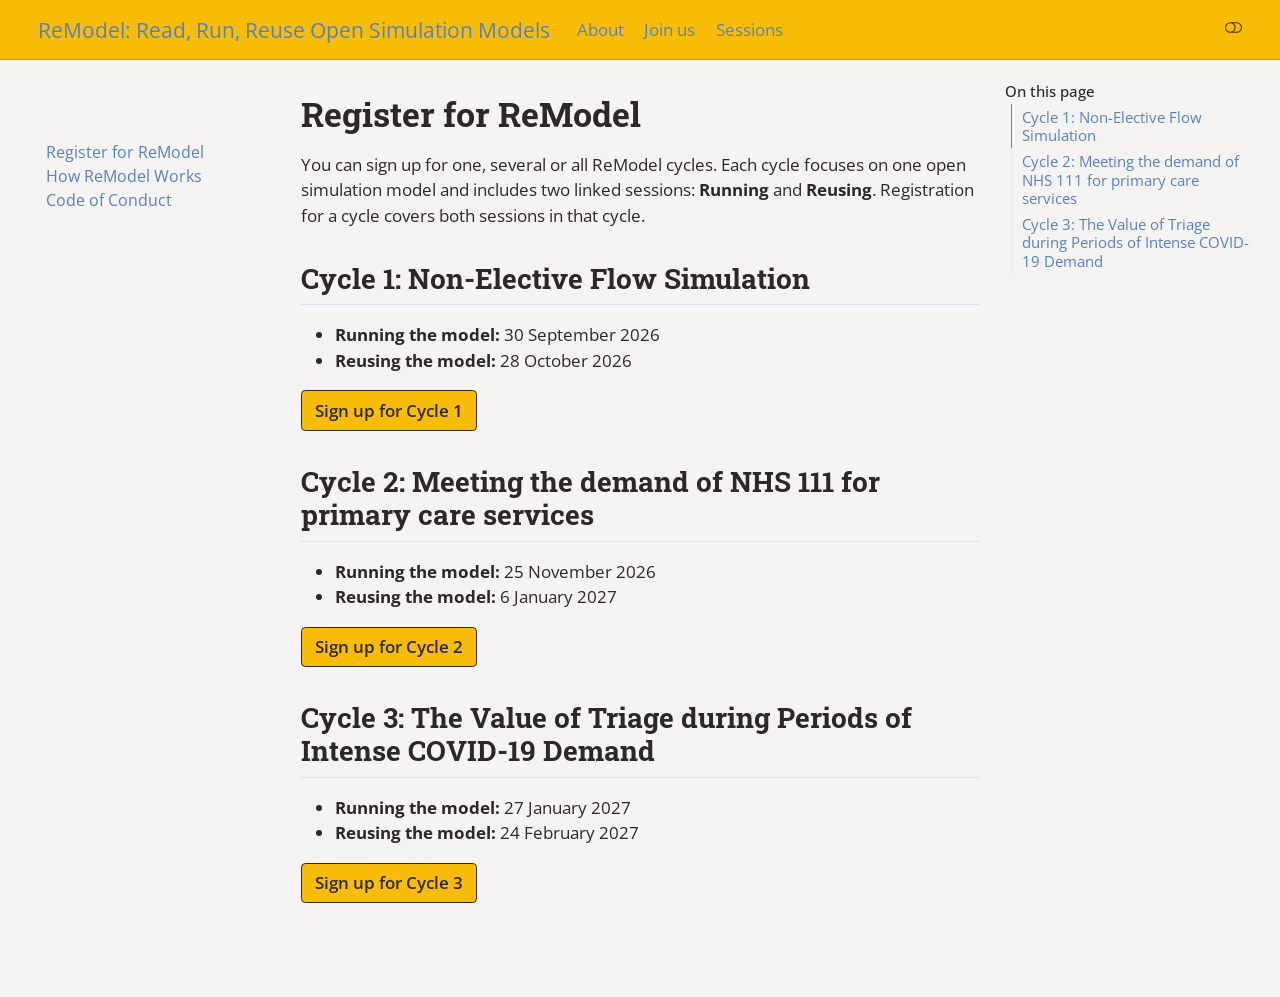
==== join-us/index.html @ fd4da8b1 "Deploying to gh-pages from @ The-Strategy-Unit/ReModel-docs@7ecc71906bfcbe5e092ef65b263482a30b7955f5" ====
<!DOCTYPE html>
<html xmlns="http://www.w3.org/1999/xhtml" lang="en" xml:lang="en"><head>

<meta charset="utf-8">
<meta name="generator" content="quarto-1.9.38">

<meta name="viewport" content="width=device-width, initial-scale=1.0, user-scalable=yes">


<title>Register for ReModel – ReModel: Read, Run, Reuse Open Simulation Models</title>
<style>
/* Default styles provided by pandoc.
** See https://pandoc.org/MANUAL.html#variables-for-html for config info.
*/
code{white-space: pre-wrap;}
span.smallcaps{font-variant: small-caps;}
div.columns{display: flex; gap: min(4vw, 1.5em);}
div.column{flex: auto; overflow-x: auto;}
div.hanging-indent{margin-left: 1.5em; text-indent: -1.5em;}
ul.task-list{list-style: none;}
ul.task-list li input[type="checkbox"] {
  width: 0.8em;
  margin: 0 0.8em 0.2em -1em; /* quarto-specific, see https://github.com/quarto-dev/quarto-cli/issues/4556 */ 
  vertical-align: middle;
}
</style>


<script src="../site_libs/quarto-nav/quarto-nav.js"></script>
<script src="../site_libs/quarto-nav/headroom.min.js"></script>
<script src="../site_libs/clipboard/clipboard.min.js"></script>
<script src="../site_libs/quarto-search/autocomplete.umd.js"></script>
<script src="../site_libs/quarto-search/fuse.min.js"></script>
<script src="../site_libs/quarto-search/quarto-search.js"></script>
<meta name="quarto:offset" content="../">
<link href="../images/logo_black_favicon.png" rel="icon" type="image/png">
<script src="../site_libs/quarto-html/quarto.js" type="module"></script>
<script src="../site_libs/quarto-html/tabsets/tabsets.js" type="module"></script>
<script src="../site_libs/quarto-html/popper.min.js"></script>
<script src="../site_libs/quarto-html/tippy.umd.min.js"></script>
<script src="../site_libs/quarto-html/anchor.min.js"></script>
<link href="../site_libs/quarto-html/tippy.css" rel="stylesheet">
<link href="../site_libs/quarto-html/quarto-syntax-highlighting-15634bcf2e68342d4ad2dfa704d543f6.css" rel="stylesheet" class="quarto-color-scheme" id="quarto-text-highlighting-styles">
<link href="../site_libs/quarto-html/quarto-syntax-highlighting-dark-0a6b7249c26820e032cb0bd839ff02b1.css" rel="stylesheet" class="quarto-color-scheme quarto-color-alternate" id="quarto-text-highlighting-styles">
<link href="../site_libs/quarto-html/quarto-syntax-highlighting-15634bcf2e68342d4ad2dfa704d543f6.css" rel="stylesheet" class="quarto-color-scheme-extra" id="quarto-text-highlighting-styles">
<script src="../site_libs/bootstrap/bootstrap.min.js"></script>
<link href="../site_libs/bootstrap/bootstrap-icons.css" rel="stylesheet">
<link href="../site_libs/bootstrap/bootstrap-93b77a0fa887f0ac426e36b668c902ff.min.css" rel="stylesheet" append-hash="true" class="quarto-color-scheme" id="quarto-bootstrap" data-mode="light">
<link href="../site_libs/bootstrap/bootstrap-dark-3ace969288f64bd00fb6a5426994f16d.min.css" rel="stylesheet" append-hash="true" class="quarto-color-scheme quarto-color-alternate" id="quarto-bootstrap" data-mode="light">
<link href="../site_libs/bootstrap/bootstrap-93b77a0fa887f0ac426e36b668c902ff.min.css" rel="stylesheet" append-hash="true" class="quarto-color-scheme-extra" id="quarto-bootstrap" data-mode="light">
<script id="quarto-search-options" type="application/json">{
  "location": "navbar",
  "copy-button": false,
  "collapse-after": 3,
  "panel-placement": "end",
  "type": "overlay",
  "limit": 50,
  "keyboard-shortcut": [
    "f",
    "/",
    "s"
  ],
  "show-item-context": false,
  "language": {
    "search-no-results-text": "No results",
    "search-matching-documents-text": "matching documents",
    "search-copy-link-title": "Copy link to search",
    "search-hide-matches-text": "Hide additional matches",
    "search-more-match-text": "more match in this document",
    "search-more-matches-text": "more matches in this document",
    "search-clear-button-title": "Clear",
    "search-text-placeholder": "",
    "search-detached-cancel-button-title": "Cancel",
    "search-submit-button-title": "Submit",
    "search-label": "Search"
  }
}</script>


<link rel="stylesheet" href="../_SUBrand.StyleSheet.css">
<link rel="stylesheet" href="../_listing.css">
</head>

<body class="nav-sidebar floating nav-fixed quarto-light"><script id="quarto-html-before-body" type="application/javascript">
    const toggleBodyColorMode = (bsSheetEl) => {
      const mode = bsSheetEl.getAttribute("data-mode");
      const bodyEl = window.document.querySelector("body");
      if (mode === "dark") {
        bodyEl.classList.add("quarto-dark");
        bodyEl.classList.remove("quarto-light");
      } else {
        bodyEl.classList.add("quarto-light");
        bodyEl.classList.remove("quarto-dark");
      }
    }
    const toggleBodyColorPrimary = () => {
      const bsSheetEl = window.document.querySelector("link#quarto-bootstrap:not([rel=disabled-stylesheet])");
      if (bsSheetEl) {
        toggleBodyColorMode(bsSheetEl);
      }
    }
    const setColorSchemeToggle = (alternate) => {
      const toggles = window.document.querySelectorAll('.quarto-color-scheme-toggle');
      for (let i=0; i < toggles.length; i++) {
        const toggle = toggles[i];
        if (toggle) {
          if (alternate) {
            toggle.classList.add("alternate");
          } else {
            toggle.classList.remove("alternate");
          }
        }
      }
    };
    const toggleColorMode = (alternate) => {
      // Switch the stylesheets
      const primaryStylesheets = window.document.querySelectorAll('link.quarto-color-scheme:not(.quarto-color-alternate)');
      const alternateStylesheets = window.document.querySelectorAll('link.quarto-color-scheme.quarto-color-alternate');
      manageTransitions('#quarto-margin-sidebar .nav-link', false);
      if (alternate) {
        // note: dark is layered on light, we don't disable primary!
        enableStylesheet(alternateStylesheets);
        for (const sheetNode of alternateStylesheets) {
          if (sheetNode.id === "quarto-bootstrap") {
            toggleBodyColorMode(sheetNode);
          }
        }
      } else {
        disableStylesheet(alternateStylesheets);
        enableStylesheet(primaryStylesheets)
        toggleBodyColorPrimary();
      }
      manageTransitions('#quarto-margin-sidebar .nav-link', true);
      // Switch the toggles
      setColorSchemeToggle(alternate)
      // Hack to workaround the fact that safari doesn't
      // properly recolor the scrollbar when toggling (#1455)
      if (navigator.userAgent.indexOf('Safari') > 0 && navigator.userAgent.indexOf('Chrome') == -1) {
        manageTransitions("body", false);
        window.scrollTo(0, 1);
        setTimeout(() => {
          window.scrollTo(0, 0);
          manageTransitions("body", true);
        }, 40);
      }
    }
    const disableStylesheet = (stylesheets) => {
      for (let i=0; i < stylesheets.length; i++) {
        const stylesheet = stylesheets[i];
        stylesheet.rel = 'disabled-stylesheet';
      }
    }
    const enableStylesheet = (stylesheets) => {
      for (let i=0; i < stylesheets.length; i++) {
        const stylesheet = stylesheets[i];
        if(stylesheet.rel !== 'stylesheet') { // for Chrome, which will still FOUC without this check
          stylesheet.rel = 'stylesheet';
        }
      }
    }
    const manageTransitions = (selector, allowTransitions) => {
      const els = window.document.querySelectorAll(selector);
      for (let i=0; i < els.length; i++) {
        const el = els[i];
        if (allowTransitions) {
          el.classList.remove('notransition');
        } else {
          el.classList.add('notransition');
        }
      }
    }
    const isFileUrl = () => {
      return window.location.protocol === 'file:';
    }
    const hasAlternateSentinel = () => {
      let styleSentinel = getColorSchemeSentinel();
      if (styleSentinel !== null) {
        return styleSentinel === "alternate";
      } else {
        return false;
      }
    }
    const setStyleSentinel = (alternate) => {
      const value = alternate ? "alternate" : "default";
      if (!isFileUrl()) {
        window.localStorage.setItem("quarto-color-scheme", value);
      } else {
        localAlternateSentinel = value;
      }
    }
    const getColorSchemeSentinel = () => {
      if (!isFileUrl()) {
        const storageValue = window.localStorage.getItem("quarto-color-scheme");
        return storageValue != null ? storageValue : localAlternateSentinel;
      } else {
        return localAlternateSentinel;
      }
    }
    const toggleGiscusIfUsed = (isAlternate, darkModeDefault) => {
      const baseTheme = document.querySelector('#giscus-base-theme')?.value ?? 'light';
      const alternateTheme = document.querySelector('#giscus-alt-theme')?.value ?? 'dark';
      let newTheme = '';
      if(authorPrefersDark) {
        newTheme = isAlternate ? baseTheme : alternateTheme;
      } else {
        newTheme = isAlternate ? alternateTheme : baseTheme;
      }
      const changeGiscusTheme = () => {
        // From: https://github.com/giscus/giscus/issues/336
        const sendMessage = (message) => {
          const iframe = document.querySelector('iframe.giscus-frame');
          if (!iframe) return;
          iframe.contentWindow.postMessage({ giscus: message }, 'https://giscus.app');
        }
        sendMessage({
          setConfig: {
            theme: newTheme
          }
        });
      }
      const isGiscussLoaded = window.document.querySelector('iframe.giscus-frame') !== null;
      if (isGiscussLoaded) {
        changeGiscusTheme();
      }
    };
    const authorPrefersDark = false;
    const darkModeDefault = authorPrefersDark;
      document.querySelector('link#quarto-text-highlighting-styles.quarto-color-scheme-extra').rel = 'disabled-stylesheet';
      document.querySelector('link#quarto-bootstrap.quarto-color-scheme-extra').rel = 'disabled-stylesheet';
    let localAlternateSentinel = darkModeDefault ? 'alternate' : 'default';
    // Dark / light mode switch
    window.quartoToggleColorScheme = () => {
      // Read the current dark / light value
      let toAlternate = !hasAlternateSentinel();
      toggleColorMode(toAlternate);
      setStyleSentinel(toAlternate);
      toggleGiscusIfUsed(toAlternate, darkModeDefault);
      window.dispatchEvent(new Event('resize'));
    };
    // Switch to dark mode if need be
    if (hasAlternateSentinel()) {
      toggleColorMode(true);
    } else {
      toggleColorMode(false);
    }
  </script>

<div id="quarto-search-results"></div>
  <header id="quarto-header" class="headroom fixed-top">
    <nav class="navbar navbar-expand-lg " data-bs-theme="dark">
      <div class="navbar-container container-fluid">
      <div class="navbar-brand-container mx-auto">
    <a href="../index.html" class="navbar-brand navbar-brand-logo">
    <img src="../images/logo_black_favicon.png" alt="" class="navbar-logo light-content">
    <img src="../images/logo_black_favicon.png" alt="" class="navbar-logo dark-content">
    </a>
    <a class="navbar-brand" href="../index.html">
    <span class="navbar-title">ReModel: Read, Run, Reuse Open Simulation Models</span>
    </a>
  </div>
            <div id="quarto-search" class="" title="Search"></div>
          <button class="navbar-toggler" type="button" data-bs-toggle="collapse" data-bs-target="#navbarCollapse" aria-controls="navbarCollapse" role="menu" aria-expanded="false" aria-label="Toggle navigation" onclick="if (window.quartoToggleHeadroom) { window.quartoToggleHeadroom(); }">
  <span class="navbar-toggler-icon"></span>
</button>
          <div class="collapse navbar-collapse" id="navbarCollapse">
            <ul class="navbar-nav navbar-nav-scroll me-auto">
  <li class="nav-item">
    <a class="nav-link" href="../about.html"> 
<span class="menu-text">About</span></a>
  </li>  
  <li class="nav-item">
    <a class="nav-link active" href="../join-us/index.html" aria-current="page"> 
<span class="menu-text">Join us</span></a>
  </li>  
  <li class="nav-item">
    <a class="nav-link" href="../sessions/index.html"> 
<span class="menu-text">Sessions</span></a>
  </li>  
</ul>
            <ul class="navbar-nav navbar-nav-scroll ms-auto">
  <li class="nav-item compact">
    <a class="nav-link" href="../sessions/index.xml"> <i class="bi bi-rss" role="img">
</i> 
<span class="menu-text"></span></a>
  </li>  
  <li class="nav-item compact">
    <a class="nav-link" href="https://github.com/The-Strategy-Unit"> <i class="bi bi-github" role="img">
</i> 
<span class="menu-text"></span></a>
  </li>  
  <li class="nav-item compact">
    <a class="nav-link" href="https://bsky.app/profile/strategyunit.bsky.social"> <i class="bi bi-bluesky" role="img">
</i> 
<span class="menu-text"></span></a>
  </li>  
</ul>
          </div> <!-- /navcollapse -->
            <div class="quarto-navbar-tools">
  <a href="" class="quarto-color-scheme-toggle quarto-navigation-tool  px-1" onclick="window.quartoToggleColorScheme(); return false;" title="Toggle dark mode"><i class="bi"></i></a>
</div>
      </div> <!-- /container-fluid -->
    </nav>
  <nav class="quarto-secondary-nav">
    <div class="container-fluid d-flex">
      <button type="button" class="quarto-btn-toggle btn" data-bs-toggle="collapse" role="button" data-bs-target=".quarto-sidebar-collapse-item" aria-controls="quarto-sidebar" aria-expanded="false" aria-label="Toggle sidebar navigation" onclick="if (window.quartoToggleHeadroom) { window.quartoToggleHeadroom(); }">
        <i class="bi bi-layout-text-sidebar-reverse"></i>
      </button>
        <nav class="quarto-page-breadcrumbs" aria-label="breadcrumb"><ol class="breadcrumb"><li class="breadcrumb-item"><a href="../join-us/index.html">Register for ReModel</a></li></ol></nav>
        <a class="flex-grow-1" role="navigation" data-bs-toggle="collapse" data-bs-target=".quarto-sidebar-collapse-item" aria-controls="quarto-sidebar" aria-expanded="false" aria-label="Toggle sidebar navigation" onclick="if (window.quartoToggleHeadroom) { window.quartoToggleHeadroom(); }">      
        </a>
    </div>
  </nav>
</header>
<!-- content -->
<div id="quarto-content" class="quarto-container page-columns page-rows-contents page-layout-article page-navbar">
<!-- sidebar -->
  <nav id="quarto-sidebar" class="sidebar collapse collapse-horizontal quarto-sidebar-collapse-item sidebar-navigation floating overflow-auto">
    <div class="pt-lg-2 mt-2 text-left sidebar-header sidebar-header-stacked">
      <a href="../index.html" class="sidebar-logo-link">
      <img src="../images/logo_black_medium.png" alt="" class="sidebar-logo light-content py-0 d-lg-inline d-none">
      <img src="../images/logo_yellow_medium.png" alt="" class="sidebar-logo dark-content py-0 d-lg-inline d-none">
      </a>
      </div>
    <div class="sidebar-menu-container"> 
    <ul class="list-unstyled mt-1">
        <li class="sidebar-item">
  <div class="sidebar-item-container"> 
  <a href="../join-us/index.html" class="sidebar-item-text sidebar-link active">
 <span class="menu-text">Register for ReModel</span></a>
  </div>
</li>
        <li class="sidebar-item">
  <div class="sidebar-item-container"> 
  <a href="../join-us/how-remodel-works.html" class="sidebar-item-text sidebar-link">
 <span class="menu-text">How ReModel Works</span></a>
  </div>
</li>
        <li class="sidebar-item">
  <div class="sidebar-item-container"> 
  <a href="../join-us/code-of-conduct.html" class="sidebar-item-text sidebar-link">
 <span class="menu-text">Code of Conduct</span></a>
  </div>
</li>
    </ul>
    </div>
</nav>
<div id="quarto-sidebar-glass" class="quarto-sidebar-collapse-item" data-bs-toggle="collapse" data-bs-target=".quarto-sidebar-collapse-item"></div>
<!-- margin-sidebar -->
    <div id="quarto-margin-sidebar" class="sidebar margin-sidebar">
        <nav id="TOC" role="doc-toc" class="toc-active">
    <h2 id="toc-title">On this page</h2>
   
  <ul>
  <li><a href="#cycle-1-non-elective-flow-simulation" id="toc-cycle-1-non-elective-flow-simulation" class="nav-link active" data-scroll-target="#cycle-1-non-elective-flow-simulation">Cycle 1: Non-Elective Flow Simulation</a></li>
  <li><a href="#cycle-2-meeting-the-demand-of-nhs-111-for-primary-care-services" id="toc-cycle-2-meeting-the-demand-of-nhs-111-for-primary-care-services" class="nav-link" data-scroll-target="#cycle-2-meeting-the-demand-of-nhs-111-for-primary-care-services">Cycle 2: Meeting the demand of NHS 111 for primary care services</a></li>
  <li><a href="#cycle-3-the-value-of-triage-during-periods-of-intense-covid-19-demand" id="toc-cycle-3-the-value-of-triage-during-periods-of-intense-covid-19-demand" class="nav-link" data-scroll-target="#cycle-3-the-value-of-triage-during-periods-of-intense-covid-19-demand">Cycle 3: The Value of Triage during Periods of Intense COVID-19 Demand</a></li>
  </ul>
</nav>
    </div>
<!-- main -->
<main class="content" id="quarto-document-content">


<header id="title-block-header" class="quarto-title-block default">
<div class="quarto-title">
<h1 class="title">Register for ReModel</h1>
</div>



<div class="quarto-title-meta">

    
  
    
  </div>
  


</header>


<p>You can sign up for one, several or all ReModel cycles. Each cycle focuses on one open simulation model and includes two linked sessions: <strong>Running</strong> and <strong>Reusing</strong>. Registration for a cycle covers both sessions in that cycle.</p>
<section id="cycle-1-non-elective-flow-simulation" class="level2">
<h2 class="anchored" data-anchor-id="cycle-1-non-elective-flow-simulation">Cycle 1: Non-Elective Flow Simulation</h2>
<ul>
<li><strong>Running the model:</strong> 30 September 2026</li>
<li><strong>Reusing the model:</strong> 28 October 2026</li>
</ul>
<p><a href="https://forms.office.com/e/CBAmq3fkUg" class="btn btn-primary" target="_blank">Sign up for Cycle 1</a></p>
</section>
<section id="cycle-2-meeting-the-demand-of-nhs-111-for-primary-care-services" class="level2">
<h2 class="anchored" data-anchor-id="cycle-2-meeting-the-demand-of-nhs-111-for-primary-care-services">Cycle 2: Meeting the demand of NHS 111 for primary care services</h2>
<ul>
<li><strong>Running the model:</strong> 25 November 2026</li>
<li><strong>Reusing the model:</strong> 6 January 2027</li>
</ul>
<p><a href="https://forms.office.com/e/REPLACE_WITH_CYCLE_2_FORM_ID" class="btn btn-primary" target="_blank">Sign up for Cycle 2</a></p>
</section>
<section id="cycle-3-the-value-of-triage-during-periods-of-intense-covid-19-demand" class="level2">
<h2 class="anchored" data-anchor-id="cycle-3-the-value-of-triage-during-periods-of-intense-covid-19-demand">Cycle 3: The Value of Triage during Periods of Intense COVID-19 Demand</h2>
<ul>
<li><strong>Running the model:</strong> 27 January 2027</li>
<li><strong>Reusing the model:</strong> 24 February 2027</li>
</ul>
<p><a href="https://forms.office.com/e/REPLACE_WITH_CYCLE_3_FORM_ID" class="btn btn-primary" target="_blank">Sign up for Cycle 3</a></p>


</section>

</main> <!-- /main -->
<script id="quarto-html-after-body" type="application/javascript">
  window.document.addEventListener("DOMContentLoaded", function (event) {
    // Ensure there is a toggle, if there isn't float one in the top right
    if (window.document.querySelector('.quarto-color-scheme-toggle') === null) {
      const a = window.document.createElement('a');
      a.classList.add('top-right');
      a.classList.add('quarto-color-scheme-toggle');
      a.href = "";
      a.onclick = function() { try { window.quartoToggleColorScheme(); } catch {} return false; };
      const i = window.document.createElement("i");
      i.classList.add('bi');
      a.appendChild(i);
      window.document.body.appendChild(a);
    }
    setColorSchemeToggle(hasAlternateSentinel())
    const icon = "";
    const anchorJS = new window.AnchorJS();
    anchorJS.options = {
      placement: 'right',
      icon: icon
    };
    anchorJS.add('.anchored');
    const isCodeAnnotation = (el) => {
      for (const clz of el.classList) {
        if (clz.startsWith('code-annotation-')) {                     
          return true;
        }
      }
      return false;
    }
    const onCopySuccess = function(e) {
      // button target
      const button = e.trigger;
      // don't keep focus
      button.blur();
      // flash "checked"
      button.classList.add('code-copy-button-checked');
      var currentTitle = button.getAttribute("title");
      button.setAttribute("title", "Copied!");
      let tooltip;
      if (window.bootstrap) {
        button.setAttribute("data-bs-toggle", "tooltip");
        button.setAttribute("data-bs-placement", "left");
        button.setAttribute("data-bs-title", "Copied!");
        tooltip = new bootstrap.Tooltip(button, 
          { trigger: "manual", 
            customClass: "code-copy-button-tooltip",
            offset: [0, -8]});
        tooltip.show();    
      }
      setTimeout(function() {
        if (tooltip) {
          tooltip.hide();
          button.removeAttribute("data-bs-title");
          button.removeAttribute("data-bs-toggle");
          button.removeAttribute("data-bs-placement");
        }
        button.setAttribute("title", currentTitle);
        button.classList.remove('code-copy-button-checked');
      }, 1000);
      // clear code selection
      e.clearSelection();
    }
    const getTextToCopy = function(trigger) {
      const outerScaffold = trigger.parentElement.cloneNode(true);
      const codeEl = outerScaffold.querySelector('code');
      for (const childEl of codeEl.children) {
        if (isCodeAnnotation(childEl)) {
          childEl.remove();
        }
      }
      return codeEl.innerText;
    }
    const clipboard = new window.ClipboardJS('.code-copy-button:not([data-in-quarto-modal])', {
      text: getTextToCopy
    });
    clipboard.on('success', onCopySuccess);
    if (window.document.getElementById('quarto-embedded-source-code-modal')) {
      const clipboardModal = new window.ClipboardJS('.code-copy-button[data-in-quarto-modal]', {
        text: getTextToCopy,
        container: window.document.getElementById('quarto-embedded-source-code-modal')
      });
      clipboardModal.on('success', onCopySuccess);
    }
      var localhostRegex = new RegExp(/^(?:http|https):\/\/localhost\:?[0-9]*\//);
      var mailtoRegex = new RegExp(/^mailto:/);
        var filterRegex = new RegExp("https:\/\/the-strategy-unit\.github\.io\/ReModel-docs\/");
      var isInternal = (href) => {
          return filterRegex.test(href) || localhostRegex.test(href) || mailtoRegex.test(href);
      }
      // Inspect non-navigation links and adorn them if external
     var links = window.document.querySelectorAll('a[href]:not(.nav-link):not(.navbar-brand):not(.toc-action):not(.sidebar-link):not(.sidebar-item-toggle):not(.pagination-link):not(.no-external):not([aria-hidden]):not(.dropdown-item):not(.quarto-navigation-tool):not(.about-link)');
      for (var i=0; i<links.length; i++) {
        const link = links[i];
        if (!isInternal(link.href)) {
          // undo the damage that might have been done by quarto-nav.js in the case of
          // links that we want to consider external
          if (link.dataset.originalHref !== undefined) {
            link.href = link.dataset.originalHref;
          }
        }
      }
    function tippyHover(el, contentFn, onTriggerFn, onUntriggerFn) {
      const config = {
        allowHTML: true,
        maxWidth: 500,
        delay: 100,
        arrow: false,
        appendTo: function(el) {
            return el.parentElement;
        },
        interactive: true,
        interactiveBorder: 10,
        theme: 'quarto',
        placement: 'bottom-start',
      };
      if (contentFn) {
        config.content = contentFn;
      }
      if (onTriggerFn) {
        config.onTrigger = onTriggerFn;
      }
      if (onUntriggerFn) {
        config.onUntrigger = onUntriggerFn;
      }
      window.tippy(el, config); 
    }
    const noterefs = window.document.querySelectorAll('a[role="doc-noteref"]');
    for (var i=0; i<noterefs.length; i++) {
      const ref = noterefs[i];
      tippyHover(ref, function() {
        // use id or data attribute instead here
        let href = ref.getAttribute('data-footnote-href') || ref.getAttribute('href');
        try { href = new URL(href).hash; } catch {}
        const id = href.replace(/^#\/?/, "");
        const note = window.document.getElementById(id);
        if (note) {
          return note.innerHTML;
        } else {
          return "";
        }
      });
    }
    const xrefs = window.document.querySelectorAll('a.quarto-xref');
    const processXRef = (id, note) => {
      // Strip column container classes
      const stripColumnClz = (el) => {
        el.classList.remove("page-full", "page-columns");
        if (el.children) {
          for (const child of el.children) {
            stripColumnClz(child);
          }
        }
      }
      stripColumnClz(note)
      if (id === null || id.startsWith('sec-')) {
        // Special case sections, only their first couple elements
        const container = document.createElement("div");
        if (note.children && note.children.length > 2) {
          container.appendChild(note.children[0].cloneNode(true));
          for (let i = 1; i < note.children.length; i++) {
            const child = note.children[i];
            if (child.tagName === "P" && child.innerText === "") {
              continue;
            } else {
              container.appendChild(child.cloneNode(true));
              break;
            }
          }
          if (window.Quarto?.typesetMath) {
            window.Quarto.typesetMath(container);
          }
          return container.innerHTML
        } else {
          if (window.Quarto?.typesetMath) {
            window.Quarto.typesetMath(note);
          }
          return note.innerHTML;
        }
      } else {
        // Remove any anchor links if they are present
        const anchorLink = note.querySelector('a.anchorjs-link');
        if (anchorLink) {
          anchorLink.remove();
        }
        if (window.Quarto?.typesetMath) {
          window.Quarto.typesetMath(note);
        }
        if (note.classList.contains("callout")) {
          return note.outerHTML;
        } else {
          return note.innerHTML;
        }
      }
    }
    for (var i=0; i<xrefs.length; i++) {
      const xref = xrefs[i];
      tippyHover(xref, undefined, function(instance) {
        instance.disable();
        let url = xref.getAttribute('href');
        let hash = undefined; 
        if (url.startsWith('#')) {
          hash = url;
        } else {
          try { hash = new URL(url).hash; } catch {}
        }
        if (hash) {
          const id = hash.replace(/^#\/?/, "");
          const note = window.document.getElementById(id);
          if (note !== null) {
            try {
              const html = processXRef(id, note.cloneNode(true));
              instance.setContent(html);
            } finally {
              instance.enable();
              instance.show();
            }
          } else {
            // See if we can fetch this
            fetch(url.split('#')[0])
            .then(res => res.text())
            .then(html => {
              const parser = new DOMParser();
              const htmlDoc = parser.parseFromString(html, "text/html");
              const note = htmlDoc.getElementById(id);
              if (note !== null) {
                const html = processXRef(id, note);
                instance.setContent(html);
              } 
            }).finally(() => {
              instance.enable();
              instance.show();
            });
          }
        } else {
          // See if we can fetch a full url (with no hash to target)
          // This is a special case and we should probably do some content thinning / targeting
          fetch(url)
          .then(res => res.text())
          .then(html => {
            const parser = new DOMParser();
            const htmlDoc = parser.parseFromString(html, "text/html");
            const note = htmlDoc.querySelector('main.content');
            if (note !== null) {
              // This should only happen for chapter cross references
              // (since there is no id in the URL)
              // remove the first header
              if (note.children.length > 0 && note.children[0].tagName === "HEADER") {
                note.children[0].remove();
              }
              const html = processXRef(null, note);
              instance.setContent(html);
            } 
          }).finally(() => {
            instance.enable();
            instance.show();
          });
        }
      }, function(instance) {
      });
    }
        let selectedAnnoteEl;
        const selectorForAnnotation = ( cell, annotation) => {
          let cellAttr = 'data-code-cell="' + cell + '"';
          let lineAttr = 'data-code-annotation="' +  annotation + '"';
          const selector = 'span[' + cellAttr + '][' + lineAttr + ']';
          return selector;
        }
        const selectCodeLines = (annoteEl) => {
          const doc = window.document;
          const targetCell = annoteEl.getAttribute("data-target-cell");
          const targetAnnotation = annoteEl.getAttribute("data-target-annotation");
          const annoteSpan = window.document.querySelector(selectorForAnnotation(targetCell, targetAnnotation));
          const lines = annoteSpan.getAttribute("data-code-lines").split(",");
          const lineIds = lines.map((line) => {
            return targetCell + "-" + line;
          })
          let top = null;
          let height = null;
          let parent = null;
          if (lineIds.length > 0) {
              //compute the position of the single el (top and bottom and make a div)
              const el = window.document.getElementById(lineIds[0]);
              top = el.offsetTop;
              height = el.offsetHeight;
              parent = el.parentElement.parentElement;
            if (lineIds.length > 1) {
              const lastEl = window.document.getElementById(lineIds[lineIds.length - 1]);
              const bottom = lastEl.offsetTop + lastEl.offsetHeight;
              height = bottom - top;
            }
            if (top !== null && height !== null && parent !== null) {
              // cook up a div (if necessary) and position it 
              let div = window.document.getElementById("code-annotation-line-highlight");
              if (div === null) {
                div = window.document.createElement("div");
                div.setAttribute("id", "code-annotation-line-highlight");
                div.style.position = 'absolute';
                parent.appendChild(div);
              }
              div.style.top = top - 2 + "px";
              div.style.height = height + 4 + "px";
              div.style.left = 0;
              let gutterDiv = window.document.getElementById("code-annotation-line-highlight-gutter");
              if (gutterDiv === null) {
                gutterDiv = window.document.createElement("div");
                gutterDiv.setAttribute("id", "code-annotation-line-highlight-gutter");
                gutterDiv.style.position = 'absolute';
                const codeCell = window.document.getElementById(targetCell);
                const gutter = codeCell.querySelector('.code-annotation-gutter');
                gutter.appendChild(gutterDiv);
              }
              gutterDiv.style.top = top - 2 + "px";
              gutterDiv.style.height = height + 4 + "px";
            }
            selectedAnnoteEl = annoteEl;
          }
        };
        const unselectCodeLines = () => {
          const elementsIds = ["code-annotation-line-highlight", "code-annotation-line-highlight-gutter"];
          elementsIds.forEach((elId) => {
            const div = window.document.getElementById(elId);
            if (div) {
              div.remove();
            }
          });
          selectedAnnoteEl = undefined;
        };
          // Handle positioning of the toggle
      window.addEventListener(
        "resize",
        throttle(() => {
          elRect = undefined;
          if (selectedAnnoteEl) {
            selectCodeLines(selectedAnnoteEl);
          }
        }, 10)
      );
      function throttle(fn, ms) {
      let throttle = false;
      let timer;
        return (...args) => {
          if(!throttle) { // first call gets through
              fn.apply(this, args);
              throttle = true;
          } else { // all the others get throttled
              if(timer) clearTimeout(timer); // cancel #2
              timer = setTimeout(() => {
                fn.apply(this, args);
                timer = throttle = false;
              }, ms);
          }
        };
      }
        // Attach click handler to the DT
        const annoteDls = window.document.querySelectorAll('dt[data-target-cell]');
        for (const annoteDlNode of annoteDls) {
          annoteDlNode.addEventListener('click', (event) => {
            const clickedEl = event.target;
            if (clickedEl !== selectedAnnoteEl) {
              unselectCodeLines();
              const activeEl = window.document.querySelector('dt[data-target-cell].code-annotation-active');
              if (activeEl) {
                activeEl.classList.remove('code-annotation-active');
              }
              selectCodeLines(clickedEl);
              clickedEl.classList.add('code-annotation-active');
            } else {
              // Unselect the line
              unselectCodeLines();
              clickedEl.classList.remove('code-annotation-active');
            }
          });
        }
    const findCites = (el) => {
      const parentEl = el.parentElement;
      if (parentEl) {
        const cites = parentEl.dataset.cites;
        if (cites) {
          return {
            el,
            cites: cites.split(' ')
          };
        } else {
          return findCites(el.parentElement)
        }
      } else {
        return undefined;
      }
    };
    var bibliorefs = window.document.querySelectorAll('a[role="doc-biblioref"]');
    for (var i=0; i<bibliorefs.length; i++) {
      const ref = bibliorefs[i];
      const citeInfo = findCites(ref);
      if (citeInfo) {
        tippyHover(citeInfo.el, function() {
          var popup = window.document.createElement('div');
          citeInfo.cites.forEach(function(cite) {
            var citeDiv = window.document.createElement('div');
            citeDiv.classList.add('hanging-indent');
            citeDiv.classList.add('csl-entry');
            var biblioDiv = window.document.getElementById('ref-' + cite);
            if (biblioDiv) {
              citeDiv.innerHTML = biblioDiv.innerHTML;
            }
            popup.appendChild(citeDiv);
          });
          return popup.innerHTML;
        });
      }
    }
  });
  </script>
</div> <!-- /content -->




</body></html>
---- _SUBrand.StyleSheet.css ----
@import url("https://fonts.googleapis.com/css2?family=Open+Sans:wght@400;600;700&family=Roboto+Slab:wght@300;700&display=swap");

body {
  font-family: "Open Sans", Arial, sans-serif;
  font-weight: 400;
}

h1, h2, h3, h4, h5, h6,
.home h1, .home h2, .home h3 {
  font-family: "Roboto Slab", "Open Sans", Arial, sans-serif;
  font-weight: 700;
  text-align: left;
}

:root {
  --gap: 24px;
  --content-gap: 20px;
  --nav-width: 1024px;
  --main-width: 720px;
  --header-height: 60px;
  --footer-height: 60px;
  --radius: 8px;

  /* SU Brand Palette */
  --su-dark-grey: #959595;
  --su-charcoal: #2c2825;
  --su-yellow: #f9bd07;
  --su-white: #f5f4f3;
  --su-blue: #5881c1;

  /* Light mode colors */
  --color-foreground: var(--su-charcoal);
  --color-background: var(--su-white);
  --color-primary: var(--su-yellow);
  --color-secondary: var(--su-dark-grey);
  --color-info: var(--su-blue);

  --link-color: var(--color-info);
}

.dark {
  /* Dark mode overrides */
  --color-foreground: var(--su-white);
  --color-background: var(--su-charcoal);
  --color-primary: var(--su-yellow);
  --color-secondary: var(--su-white);
  --color-info: var(--su-blue);

  --link-color: var(--color-primary);
}

body,
.content,
.markdown,
.main-content {
  color: var(--color-foreground) !important;
  background: var(--color-background) !important;
}

.list {
  background: var(--color-background);
}

.center {
  text-align: left;
}

/* SU brand link and text colors */
.content a,
.markdown a,
.main-content a,
a {
  color: var(--su-blue) !important;
  text-decoration: underline;
  transition: color 0.2s;
}

.content a:hover,
.markdown a:hover,
.main-content a:hover,
a:hover {
  color: var(--su-yellow) !important;
}

/* High-contrast call-to-action buttons. */
a.btn.btn-primary {
  color: var(--su-charcoal) !important;
  background-color: var(--su-yellow);
  border-color: var(--su-charcoal);
  font-weight: 600;
  text-decoration: none;
}

a.btn.btn-primary:hover,
a.btn.btn-primary:focus-visible {
  color: var(--su-white) !important;
  background-color: var(--su-charcoal);
  border-color: var(--su-charcoal);
  text-decoration: none;
}

a.btn.btn-primary:focus-visible {
  outline: 3px solid var(--su-blue);
  outline-offset: 3px;
}

/* Navbar styles */
.navbar {
  display: flex;
  justify-content: space-between;
  align-items: center;
  padding: 0 20px;
  height: var(--header-height);
  background: var(--color-primary);
  border-bottom: 1px solid var(--color-secondary);
}
.dark .navbar {
  background: var(--su-charcoal);
  border-bottom: 1px solid var(--color-primary);
}

.navbar-buttons {
  display: flex;
  gap: 12px;
  align-items: center;
}
.nav-btn {
  padding: 4px 10px;
  border-radius: 3px;
  border: none;
  background: var(--color-primary);
  color: var(--color-foreground);
  font-weight: 400;
  font-size: 0.95rem;
  cursor: pointer;
  text-decoration: none;
  transition: background 0.2s;
}
.nav-btn:hover {
  background: var(--color-secondary);
}

.github-icon {
  background: none;
  padding: 0 6px;
  color: var(--color-foreground);
  display: flex;
  align-items: center;
  border: none;
}
.github-icon:hover {
  color: var(--color-info);
  background: none;
}

.logo {
  display: flex;
  align-items: center;
  height: var(--header-height);
}

.logo-image {
  height: 38px;
  width: auto;
  display: block;
  margin-right: 12px;
}

/* TOC styles */
.toc, .TableOfContents {
  background: var(--su-white);
  border-radius: 8px;
  padding: 1em;
  border: 1px solid var(--su-blue);
}

.toc a, .TableOfContents a {
  color: var(--su-blue);
  font-weight: 500;
  text-decoration: underline;
  transition: color 0.2s;
}

.toc a:hover, .TableOfContents a:hover {
  color: var(--su-yellow);
  text-decoration: underline;
}

/* Dark mode overrides for TOC */
.dark .toc,
.dark .TableOfContents {
  background: var(--su-charcoal);
  border-color: var(--su-yellow);
}

.dark .toc a,
.dark .TableOfContents a {
  color: var(--su-yellow);
}

.dark .toc a:hover,
.dark .TableOfContents a:hover {
  color: var(--su-blue);
}

/* Keep category labels legible on blue title banners. */
#title-block-header .quarto-title-banner .quarto-categories .quarto-category,
#title-block-header .quarto-title-banner .quarto-categories .quarto-category a {
  color: var(--su-white) !important;
}

#title-block-header .quarto-title-banner .quarto-categories .quarto-category:hover,
#title-block-header .quarto-title-banner .quarto-categories .quarto-category:focus-visible,
#title-block-header .quarto-title-banner .quarto-categories .quarto-category a:hover,
#title-block-header .quarto-title-banner .quarto-categories .quarto-category a:focus-visible {
  color: var(--su-charcoal) !important;
}
---- _listing.css ----
/* Give session summaries most of each listing row on wider screens. */
@media (min-width: 768px) {
  .quarto-listing.quarto-listing-container-default .quarto-listing-default .quarto-post > .metadata {
    flex: 0 1 15%;
  }

  .quarto-listing.quarto-listing-container-default .quarto-listing-default .quarto-post > .body {
    flex: 1 1 75%;
  }
}

@media (min-width: 992px) {
  #quarto-content:has(.quarto-listing-container-default) > main.content {
    grid-column: page-start / page-end;
    padding-right: 6.75rem;
  }

  #quarto-content:has(.quarto-listing-container-default) > #quarto-margin-sidebar {
    justify-self: end;
    width: 5.75rem;
  }
}
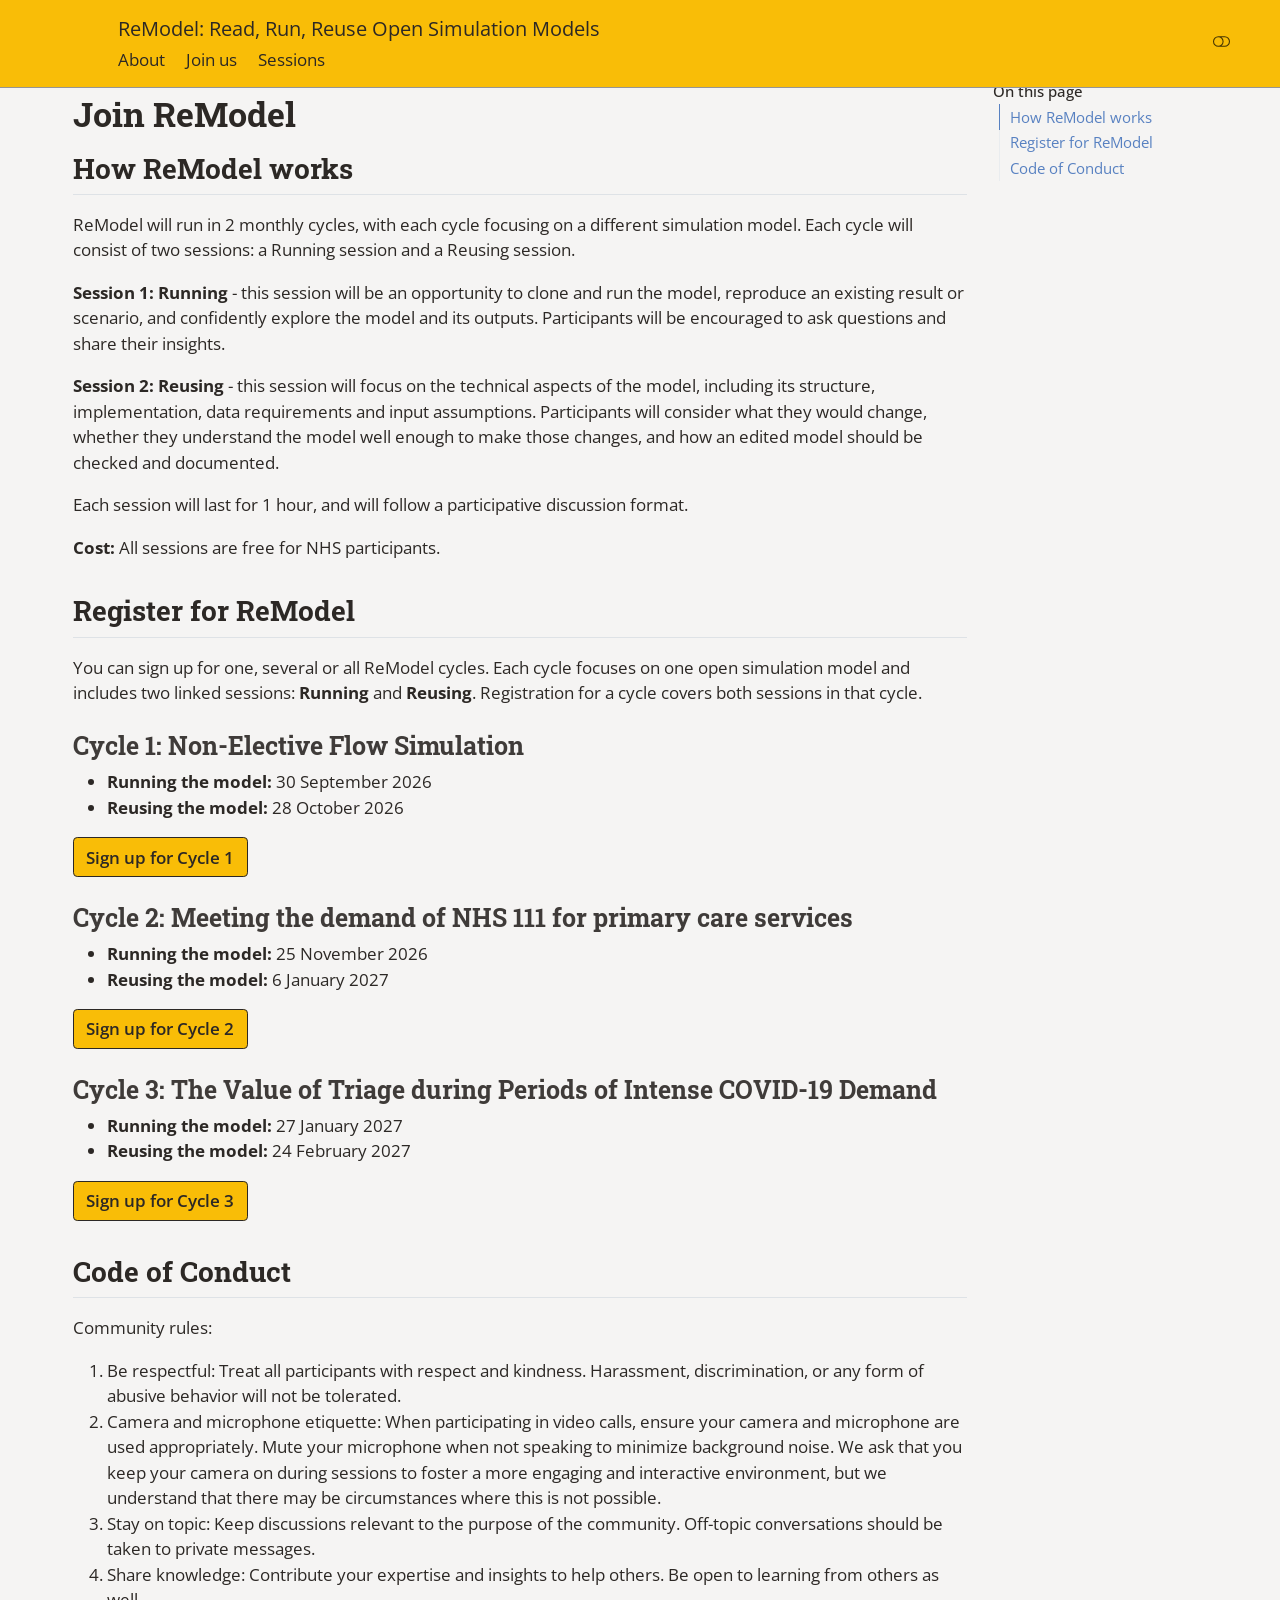
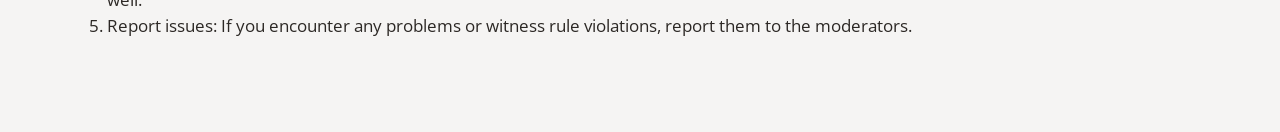
==== commit d0fe8f2e: "Deploying to gh-pages from @ The-Strategy-Unit/ReModel-docs@94744fe4c8862ffa0bf62d1072d39760c0c1726a" ====
--- a/join-us/index.html
+++ b/join-us/index.html
@@ -7,7 +7,7 @@
 <meta name="viewport" content="width=device-width, initial-scale=1.0, user-scalable=yes">
 
 
-<title>Register for ReModel – ReModel: Read, Run, Reuse Open Simulation Models</title>
+<title>Join ReModel – ReModel: Read, Run, Reuse Open Simulation Models</title>
 <style>
 /* Default styles provided by pandoc.
 ** See https://pandoc.org/MANUAL.html#variables-for-html for config info.
@@ -33,7 +33,7 @@
 <script src="../site_libs/quarto-search/fuse.min.js"></script>
 <script src="../site_libs/quarto-search/quarto-search.js"></script>
 <meta name="quarto:offset" content="../">
-<link href="../images/logo_black_favicon.png" rel="icon" type="image/png">
+<link href="../images/logo_black_medium.png" rel="icon" type="image/png">
 <script src="../site_libs/quarto-html/quarto.js" type="module"></script>
 <script src="../site_libs/quarto-html/tabsets/tabsets.js" type="module"></script>
 <script src="../site_libs/quarto-html/popper.min.js"></script>
@@ -46,7 +46,7 @@
 <script src="../site_libs/bootstrap/bootstrap.min.js"></script>
 <link href="../site_libs/bootstrap/bootstrap-icons.css" rel="stylesheet">
 <link href="../site_libs/bootstrap/bootstrap-93b77a0fa887f0ac426e36b668c902ff.min.css" rel="stylesheet" append-hash="true" class="quarto-color-scheme" id="quarto-bootstrap" data-mode="light">
-<link href="../site_libs/bootstrap/bootstrap-dark-3ace969288f64bd00fb6a5426994f16d.min.css" rel="stylesheet" append-hash="true" class="quarto-color-scheme quarto-color-alternate" id="quarto-bootstrap" data-mode="light">
+<link href="../site_libs/bootstrap/bootstrap-dark-64b58655d476df297cdd43208ce61722.min.css" rel="stylesheet" append-hash="true" class="quarto-color-scheme quarto-color-alternate" id="quarto-bootstrap" data-mode="light">
 <link href="../site_libs/bootstrap/bootstrap-93b77a0fa887f0ac426e36b668c902ff.min.css" rel="stylesheet" append-hash="true" class="quarto-color-scheme-extra" id="quarto-bootstrap" data-mode="light">
 <script id="quarto-search-options" type="application/json">{
   "location": "navbar",
@@ -81,7 +81,7 @@
 <link rel="stylesheet" href="../_listing.css">
 </head>
 
-<body class="nav-sidebar floating nav-fixed quarto-light"><script id="quarto-html-before-body" type="application/javascript">
+<body class="nav-fixed quarto-light"><script id="quarto-html-before-body" type="application/javascript">
     const toggleBodyColorMode = (bsSheetEl) => {
       const mode = bsSheetEl.getAttribute("data-mode");
       const bodyEl = window.document.querySelector("body");
@@ -251,8 +251,8 @@
       <div class="navbar-container container-fluid">
       <div class="navbar-brand-container mx-auto">
     <a href="../index.html" class="navbar-brand navbar-brand-logo">
-    <img src="../images/logo_black_favicon.png" alt="" class="navbar-logo light-content">
-    <img src="../images/logo_black_favicon.png" alt="" class="navbar-logo dark-content">
+    <img src="../images/logo_black_medium.png" alt="" class="navbar-logo light-content">
+    <img src="../images/logo_yellow_medium.png" alt="" class="navbar-logo dark-content">
     </a>
     <a class="navbar-brand" href="../index.html">
     <span class="navbar-title">ReModel: Read, Run, Reuse Open Simulation Models</span>
@@ -300,75 +300,39 @@
 </div>
       </div> <!-- /container-fluid -->
     </nav>
-  <nav class="quarto-secondary-nav">
-    <div class="container-fluid d-flex">
-      <button type="button" class="quarto-btn-toggle btn" data-bs-toggle="collapse" role="button" data-bs-target=".quarto-sidebar-collapse-item" aria-controls="quarto-sidebar" aria-expanded="false" aria-label="Toggle sidebar navigation" onclick="if (window.quartoToggleHeadroom) { window.quartoToggleHeadroom(); }">
-        <i class="bi bi-layout-text-sidebar-reverse"></i>
-      </button>
-        <nav class="quarto-page-breadcrumbs" aria-label="breadcrumb"><ol class="breadcrumb"><li class="breadcrumb-item"><a href="../join-us/index.html">Register for ReModel</a></li></ol></nav>
-        <a class="flex-grow-1" role="navigation" data-bs-toggle="collapse" data-bs-target=".quarto-sidebar-collapse-item" aria-controls="quarto-sidebar" aria-expanded="false" aria-label="Toggle sidebar navigation" onclick="if (window.quartoToggleHeadroom) { window.quartoToggleHeadroom(); }">      
-        </a>
-    </div>
-  </nav>
 </header>
 <!-- content -->
-<div id="quarto-content" class="quarto-container page-columns page-rows-contents page-layout-article page-navbar">
+<div id="quarto-content" class="quarto-container page-columns page-rows-contents page-layout-full page-navbar">
 <!-- sidebar -->
-  <nav id="quarto-sidebar" class="sidebar collapse collapse-horizontal quarto-sidebar-collapse-item sidebar-navigation floating overflow-auto">
-    <div class="pt-lg-2 mt-2 text-left sidebar-header sidebar-header-stacked">
-      <a href="../index.html" class="sidebar-logo-link">
-      <img src="../images/logo_black_medium.png" alt="" class="sidebar-logo light-content py-0 d-lg-inline d-none">
-      <img src="../images/logo_yellow_medium.png" alt="" class="sidebar-logo dark-content py-0 d-lg-inline d-none">
-      </a>
-      </div>
-    <div class="sidebar-menu-container"> 
-    <ul class="list-unstyled mt-1">
-        <li class="sidebar-item">
-  <div class="sidebar-item-container"> 
-  <a href="../join-us/index.html" class="sidebar-item-text sidebar-link active">
- <span class="menu-text">Register for ReModel</span></a>
-  </div>
-</li>
-        <li class="sidebar-item">
-  <div class="sidebar-item-container"> 
-  <a href="../join-us/how-remodel-works.html" class="sidebar-item-text sidebar-link">
- <span class="menu-text">How ReModel Works</span></a>
-  </div>
-</li>
-        <li class="sidebar-item">
-  <div class="sidebar-item-container"> 
-  <a href="../join-us/code-of-conduct.html" class="sidebar-item-text sidebar-link">
- <span class="menu-text">Code of Conduct</span></a>
-  </div>
-</li>
-    </ul>
-    </div>
-</nav>
-<div id="quarto-sidebar-glass" class="quarto-sidebar-collapse-item" data-bs-toggle="collapse" data-bs-target=".quarto-sidebar-collapse-item"></div>
 <!-- margin-sidebar -->
     <div id="quarto-margin-sidebar" class="sidebar margin-sidebar">
         <nav id="TOC" role="doc-toc" class="toc-active">
     <h2 id="toc-title">On this page</h2>
    
   <ul>
-  <li><a href="#cycle-1-non-elective-flow-simulation" id="toc-cycle-1-non-elective-flow-simulation" class="nav-link active" data-scroll-target="#cycle-1-non-elective-flow-simulation">Cycle 1: Non-Elective Flow Simulation</a></li>
+  <li><a href="#how-remodel-works" id="toc-how-remodel-works" class="nav-link active" data-scroll-target="#how-remodel-works">How ReModel works</a></li>
+  <li><a href="#register-for-remodel" id="toc-register-for-remodel" class="nav-link" data-scroll-target="#register-for-remodel">Register for ReModel</a>
+  <ul class="collapse">
+  <li><a href="#cycle-1-non-elective-flow-simulation" id="toc-cycle-1-non-elective-flow-simulation" class="nav-link" data-scroll-target="#cycle-1-non-elective-flow-simulation">Cycle 1: Non-Elective Flow Simulation</a></li>
   <li><a href="#cycle-2-meeting-the-demand-of-nhs-111-for-primary-care-services" id="toc-cycle-2-meeting-the-demand-of-nhs-111-for-primary-care-services" class="nav-link" data-scroll-target="#cycle-2-meeting-the-demand-of-nhs-111-for-primary-care-services">Cycle 2: Meeting the demand of NHS 111 for primary care services</a></li>
   <li><a href="#cycle-3-the-value-of-triage-during-periods-of-intense-covid-19-demand" id="toc-cycle-3-the-value-of-triage-during-periods-of-intense-covid-19-demand" class="nav-link" data-scroll-target="#cycle-3-the-value-of-triage-during-periods-of-intense-covid-19-demand">Cycle 3: The Value of Triage during Periods of Intense COVID-19 Demand</a></li>
+  </ul></li>
+  <li><a href="#code-of-conduct" id="toc-code-of-conduct" class="nav-link" data-scroll-target="#code-of-conduct">Code of Conduct</a></li>
   </ul>
 </nav>
     </div>
 <!-- main -->
-<main class="content" id="quarto-document-content">
+<main class="content column-page-left" id="quarto-document-content">
 
 
 <header id="title-block-header" class="quarto-title-block default">
 <div class="quarto-title">
-<h1 class="title">Register for ReModel</h1>
+<h1 class="title">Join ReModel</h1>
 </div>
 
 
 
-<div class="quarto-title-meta">
+<div class="quarto-title-meta column-page-left">
 
     
   
@@ -380,30 +344,52 @@
 </header>
 
 
+<section id="how-remodel-works" class="level2">
+<h2 class="anchored" data-anchor-id="how-remodel-works">How ReModel works</h2>
+<p>ReModel will run in 2 monthly cycles, with each cycle focusing on a different simulation model. Each cycle will consist of two sessions: a Running session and a Reusing session.</p>
+<p><strong>Session 1: Running</strong> - this session will be an opportunity to clone and run the model, reproduce an existing result or scenario, and confidently explore the model and its outputs. Participants will be encouraged to ask questions and share their insights.</p>
+<p><strong>Session 2: Reusing</strong> - this session will focus on the technical aspects of the model, including its structure, implementation, data requirements and input assumptions. Participants will consider what they would change, whether they understand the model well enough to make those changes, and how an edited model should be checked and documented.</p>
+<p>Each session will last for 1 hour, and will follow a participative discussion format.</p>
+<p><strong>Cost:</strong> All sessions are free for NHS participants.</p>
+</section>
+<section id="register-for-remodel" class="level2">
+<h2 class="anchored" data-anchor-id="register-for-remodel">Register for ReModel</h2>
 <p>You can sign up for one, several or all ReModel cycles. Each cycle focuses on one open simulation model and includes two linked sessions: <strong>Running</strong> and <strong>Reusing</strong>. Registration for a cycle covers both sessions in that cycle.</p>
-<section id="cycle-1-non-elective-flow-simulation" class="level2">
-<h2 class="anchored" data-anchor-id="cycle-1-non-elective-flow-simulation">Cycle 1: Non-Elective Flow Simulation</h2>
+<section id="cycle-1-non-elective-flow-simulation" class="level3">
+<h3 class="anchored" data-anchor-id="cycle-1-non-elective-flow-simulation">Cycle 1: Non-Elective Flow Simulation</h3>
 <ul>
 <li><strong>Running the model:</strong> 30 September 2026</li>
 <li><strong>Reusing the model:</strong> 28 October 2026</li>
 </ul>
 <p><a href="https://forms.office.com/e/CBAmq3fkUg" class="btn btn-primary" target="_blank">Sign up for Cycle 1</a></p>
 </section>
-<section id="cycle-2-meeting-the-demand-of-nhs-111-for-primary-care-services" class="level2">
-<h2 class="anchored" data-anchor-id="cycle-2-meeting-the-demand-of-nhs-111-for-primary-care-services">Cycle 2: Meeting the demand of NHS 111 for primary care services</h2>
+<section id="cycle-2-meeting-the-demand-of-nhs-111-for-primary-care-services" class="level3">
+<h3 class="anchored" data-anchor-id="cycle-2-meeting-the-demand-of-nhs-111-for-primary-care-services">Cycle 2: Meeting the demand of NHS 111 for primary care services</h3>
 <ul>
 <li><strong>Running the model:</strong> 25 November 2026</li>
 <li><strong>Reusing the model:</strong> 6 January 2027</li>
 </ul>
 <p><a href="https://forms.office.com/e/REPLACE_WITH_CYCLE_2_FORM_ID" class="btn btn-primary" target="_blank">Sign up for Cycle 2</a></p>
 </section>
-<section id="cycle-3-the-value-of-triage-during-periods-of-intense-covid-19-demand" class="level2">
-<h2 class="anchored" data-anchor-id="cycle-3-the-value-of-triage-during-periods-of-intense-covid-19-demand">Cycle 3: The Value of Triage during Periods of Intense COVID-19 Demand</h2>
+<section id="cycle-3-the-value-of-triage-during-periods-of-intense-covid-19-demand" class="level3">
+<h3 class="anchored" data-anchor-id="cycle-3-the-value-of-triage-during-periods-of-intense-covid-19-demand">Cycle 3: The Value of Triage during Periods of Intense COVID-19 Demand</h3>
 <ul>
 <li><strong>Running the model:</strong> 27 January 2027</li>
 <li><strong>Reusing the model:</strong> 24 February 2027</li>
 </ul>
 <p><a href="https://forms.office.com/e/REPLACE_WITH_CYCLE_3_FORM_ID" class="btn btn-primary" target="_blank">Sign up for Cycle 3</a></p>
+</section>
+</section>
+<section id="code-of-conduct" class="level2">
+<h2 class="anchored" data-anchor-id="code-of-conduct">Code of Conduct</h2>
+<p>Community rules:</p>
+<ol type="1">
+<li>Be respectful: Treat all participants with respect and kindness. Harassment, discrimination, or any form of abusive behavior will not be tolerated.</li>
+<li>Camera and microphone etiquette: When participating in video calls, ensure your camera and microphone are used appropriately. Mute your microphone when not speaking to minimize background noise. We ask that you keep your camera on during sessions to foster a more engaging and interactive environment, but we understand that there may be circumstances where this is not possible.</li>
+<li>Stay on topic: Keep discussions relevant to the purpose of the community. Off-topic conversations should be taken to private messages.</li>
+<li>Share knowledge: Contribute your expertise and insights to help others. Be open to learning from others as well.</li>
+<li>Report issues: If you encounter any problems or witness rule violations, report them to the moderators.</li>
+</ol>
 
 
 </section>
--- a/_SUBrand.StyleSheet.css
+++ b/_SUBrand.StyleSheet.css
@@ -17,7 +17,7 @@
   --content-gap: 20px;
   --nav-width: 1024px;
   --main-width: 720px;
-  --header-height: 60px;
+  --header-height: 76px;
   --footer-height: 60px;
   --radius: 8px;
 
@@ -35,18 +35,30 @@
   --color-secondary: var(--su-dark-grey);
   --color-info: var(--su-blue);
 
-  --link-color: var(--color-info);
-}
-
-.dark {
+  /* Component-level semantic colours */
+  --color-on-primary: var(--su-charcoal);
+  --color-on-info: var(--su-white);
+  --color-link: var(--color-info);
+  --color-link-hover: var(--color-foreground);
+  --color-navbar-background: var(--color-primary);
+  --color-navbar-foreground: var(--color-on-primary);
+  --color-navbar-hover: var(--color-foreground);
+  --color-navbar-border: var(--color-secondary);
+}
+
+.quarto-dark {
   /* Dark mode overrides */
   --color-foreground: var(--su-white);
   --color-background: var(--su-charcoal);
   --color-primary: var(--su-yellow);
   --color-secondary: var(--su-white);
-  --color-info: var(--su-blue);
-
-  --link-color: var(--color-primary);
+  --color-info: var(--su-yellow);
+  --color-link: var(--color-primary);
+  --color-link-hover: var(--color-foreground);
+  --color-navbar-background: var(--color-background);
+  --color-navbar-foreground: var(--color-foreground);
+  --color-navbar-hover: var(--color-primary);
+  --color-navbar-border: var(--color-primary);
 }
 
 body,
@@ -70,7 +82,7 @@
 .markdown a,
 .main-content a,
 a {
-  color: var(--su-blue) !important;
+  color: var(--color-link) !important;
   text-decoration: underline;
   transition: color 0.2s;
 }
@@ -79,28 +91,28 @@
 .markdown a:hover,
 .main-content a:hover,
 a:hover {
-  color: var(--su-yellow) !important;
+  color: var(--color-link-hover) !important;
 }
 
 /* High-contrast call-to-action buttons. */
 a.btn.btn-primary {
-  color: var(--su-charcoal) !important;
-  background-color: var(--su-yellow);
-  border-color: var(--su-charcoal);
+  color: var(--color-on-primary) !important;
+  background-color: var(--color-primary);
+  border-color: var(--color-foreground);
   font-weight: 600;
   text-decoration: none;
 }
 
 a.btn.btn-primary:hover,
 a.btn.btn-primary:focus-visible {
-  color: var(--su-white) !important;
-  background-color: var(--su-charcoal);
-  border-color: var(--su-charcoal);
+  color: var(--color-background) !important;
+  background-color: var(--color-foreground);
+  border-color: var(--color-foreground);
   text-decoration: none;
 }
 
 a.btn.btn-primary:focus-visible {
-  outline: 3px solid var(--su-blue);
+  outline: 3px solid var(--color-info);
   outline-offset: 3px;
 }
 
@@ -109,14 +121,139 @@
   display: flex;
   justify-content: space-between;
   align-items: center;
-  padding: 0 20px;
-  height: var(--header-height);
-  background: var(--color-primary);
-  border-bottom: 1px solid var(--color-secondary);
-}
-.dark .navbar {
-  background: var(--su-charcoal);
-  border-bottom: 1px solid var(--color-primary);
+  padding: 8px 16px;
+  min-height: var(--header-height);
+  height: auto;
+  background: var(--color-navbar-background);
+  border-bottom: 1px solid var(--color-navbar-border);
+}
+
+.navbar .navbar-brand,
+.navbar .nav-link,
+.navbar .quarto-navigation-tool {
+  color: var(--color-navbar-foreground) !important;
+}
+
+.navbar .navbar-brand:hover,
+.navbar .navbar-brand:focus-visible,
+.navbar .nav-link:hover,
+.navbar .nav-link:focus-visible,
+.navbar .quarto-navigation-tool:hover,
+.navbar .quarto-navigation-tool:focus-visible {
+  color: var(--color-navbar-hover) !important;
+}
+
+/* Use the higher-resolution brand mark at a readable navbar size. */
+.navbar-logo {
+  height: 48px;
+  max-height: 48px;
+  width: auto;
+  object-fit: contain;
+}
+
+.navbar-title {
+  line-height: 1.2;
+}
+
+/*
+ * On desktop, give the header two rows: the site title sits above the main
+ * page links while the logo spans both rows. Social/search tools stay on the
+ * right, so every page has the same header structure.
+ */
+@media (min-width: 992px) {
+  :root {
+    --header-height: 88px;
+  }
+
+  .navbar {
+    padding: 6px 28px;
+  }
+
+  .navbar > .navbar-container {
+    display: grid !important;
+    grid-template-columns: 76px minmax(0, 1fr) auto auto auto;
+    grid-template-rows: auto auto;
+    column-gap: 12px;
+    row-gap: 0;
+    align-items: center;
+    max-width: none;
+  }
+
+  .navbar-brand-container,
+  #navbarCollapse {
+    display: contents !important;
+  }
+
+  .navbar-brand-logo {
+    grid-column: 1;
+    grid-row: 1 / 3;
+    align-self: center;
+    justify-self: start;
+    margin: 0;
+    padding: 0;
+  }
+
+  .navbar-logo {
+    height: 70px;
+    max-height: 70px;
+  }
+
+  .navbar-brand-container > .navbar-brand:not(.navbar-brand-logo) {
+    grid-column: 2;
+    grid-row: 1;
+    align-self: end;
+    margin: 0;
+    padding: 0;
+  }
+
+  .navbar-title {
+    font-size: clamp(1.15rem, 1.6vw, 1.55rem);
+    white-space: normal;
+  }
+
+  #navbarCollapse > .navbar-nav.me-auto {
+    grid-column: 2;
+    grid-row: 2;
+    align-self: start;
+    justify-self: start;
+    flex-direction: row;
+    margin: 0 !important;
+  }
+
+  #navbarCollapse > .navbar-nav.me-auto .nav-link {
+    padding: 0.15rem 1.25rem 0.15rem 0;
+  }
+
+  #navbarCollapse > .navbar-nav.ms-auto {
+    grid-column: 3;
+    grid-row: 1 / 3;
+    align-self: center;
+    justify-self: end;
+    flex-direction: row;
+    margin: 0 !important;
+  }
+
+  .quarto-navbar-tools {
+    grid-column: 4;
+    grid-row: 1 / 3;
+    align-self: center;
+    justify-self: end;
+  }
+
+  #quarto-search {
+    grid-column: 5;
+    grid-row: 1 / 3;
+    align-self: center;
+    justify-self: end;
+    margin: 0;
+  }
+}
+
+@media (max-width: 991.98px) {
+  .navbar-title {
+    font-size: 1rem;
+    white-space: normal;
+  }
 }
 
 .navbar-buttons {
@@ -128,8 +265,8 @@
   padding: 4px 10px;
   border-radius: 3px;
   border: none;
-  background: var(--color-primary);
-  color: var(--color-foreground);
+  background: var(--color-navbar-background);
+  color: var(--color-navbar-foreground);
   font-weight: 400;
   font-size: 0.95rem;
   cursor: pointer;
@@ -137,19 +274,19 @@
   transition: background 0.2s;
 }
 .nav-btn:hover {
-  background: var(--color-secondary);
+  color: var(--color-navbar-hover);
 }
 
 .github-icon {
   background: none;
   padding: 0 6px;
-  color: var(--color-foreground);
+  color: var(--color-navbar-foreground);
   display: flex;
   align-items: center;
   border: none;
 }
 .github-icon:hover {
-  color: var(--color-info);
+  color: var(--color-navbar-hover);
   background: none;
 }
 
@@ -168,50 +305,84 @@
 
 /* TOC styles */
 .toc, .TableOfContents {
-  background: var(--su-white);
+  background: var(--color-background);
   border-radius: 8px;
   padding: 1em;
-  border: 1px solid var(--su-blue);
+  border: 1px solid var(--color-info);
 }
 
 .toc a, .TableOfContents a {
-  color: var(--su-blue);
+  color: var(--color-link);
   font-weight: 500;
   text-decoration: underline;
   transition: color 0.2s;
 }
 
 .toc a:hover, .TableOfContents a:hover {
-  color: var(--su-yellow);
+  color: var(--color-link-hover);
   text-decoration: underline;
 }
 
-/* Dark mode overrides for TOC */
-.dark .toc,
-.dark .TableOfContents {
-  background: var(--su-charcoal);
-  border-color: var(--su-yellow);
-}
-
-.dark .toc a,
-.dark .TableOfContents a {
-  color: var(--su-yellow);
-}
-
-.dark .toc a:hover,
-.dark .TableOfContents a:hover {
-  color: var(--su-blue);
-}
-
-/* Keep category labels legible on blue title banners. */
-#title-block-header .quarto-title-banner .quarto-categories .quarto-category,
-#title-block-header .quarto-title-banner .quarto-categories .quarto-category a {
-  color: var(--su-white) !important;
-}
-
-#title-block-header .quarto-title-banner .quarto-categories .quarto-category:hover,
-#title-block-header .quarto-title-banner .quarto-categories .quarto-category:focus-visible,
-#title-block-header .quarto-title-banner .quarto-categories .quarto-category a:hover,
-#title-block-header .quarto-title-banner .quarto-categories .quarto-category a:focus-visible {
-  color: var(--su-charcoal) !important;
-}
+/* Session detail titles use the same plain treatment as the other pages. */
+#quarto-content:has(main.content > section#model-overview) #title-block-header {
+  margin-bottom: 1.75rem;
+}
+
+#quarto-content:has(main.content > section#model-overview) #title-block-header .quarto-category,
+#quarto-content:has(main.content > section#model-overview) #title-block-header .quarto-category a {
+  color: var(--color-foreground) !important;
+  border-color: var(--color-foreground);
+  opacity: 1;
+}
+
+/*
+ * Keep the session metadata with the title. Quarto outputs the author before
+ * the date, so explicit grid positions give the requested visual order:
+ * date, author/publisher, then the session tag.
+ */
+@media (min-width: 576px) {
+  #quarto-content:has(main.content > section#model-overview) #title-block-header {
+    display: grid;
+    grid-template-columns: max-content max-content max-content;
+    grid-template-rows: auto auto;
+    column-gap: 2rem;
+    row-gap: 0.75rem;
+    align-items: end;
+  }
+
+  #quarto-content:has(main.content > section#model-overview) #title-block-header .quarto-title,
+  #quarto-content:has(main.content > section#model-overview) #title-block-header .quarto-title-meta {
+    display: contents;
+  }
+
+  #quarto-content:has(main.content > section#model-overview) #title-block-header h1.title {
+    grid-column: 1 / -1;
+    grid-row: 1;
+    margin-bottom: 0;
+  }
+
+  #quarto-content:has(main.content > section#model-overview) #title-block-header .quarto-title-meta > div:first-child {
+    grid-column: 2;
+    grid-row: 2;
+  }
+
+  #quarto-content:has(main.content > section#model-overview) #title-block-header .quarto-title-meta > div:nth-child(2) {
+    grid-column: 1;
+    grid-row: 2;
+  }
+
+  #quarto-content:has(main.content > section#model-overview) #title-block-header .quarto-categories {
+    grid-column: 3;
+    grid-row: 2;
+    align-self: end;
+    margin: 0;
+  }
+
+  #quarto-content:has(main.content > section#model-overview) #title-block-header .quarto-title-meta > div {
+    margin: 0;
+  }
+
+  #quarto-content:has(main.content > section#model-overview) #title-block-header .quarto-title-meta-contents p {
+    margin-bottom: 0;
+  }
+}
--- a/_listing.css
+++ b/_listing.css
@@ -1,4 +1,10 @@
 /* Give session summaries most of each listing row on wider screens. */
+.quarto-listing.quarto-listing-container-default .listing-title,
+.quarto-listing.quarto-listing-container-default .listing-title a {
+  font-family: "Roboto Slab", "Open Sans", Arial, sans-serif;
+  font-weight: 700;
+}
+
 @media (min-width: 768px) {
   .quarto-listing.quarto-listing-container-default .quarto-listing-default .quarto-post > .metadata {
     flex: 0 1 15%;
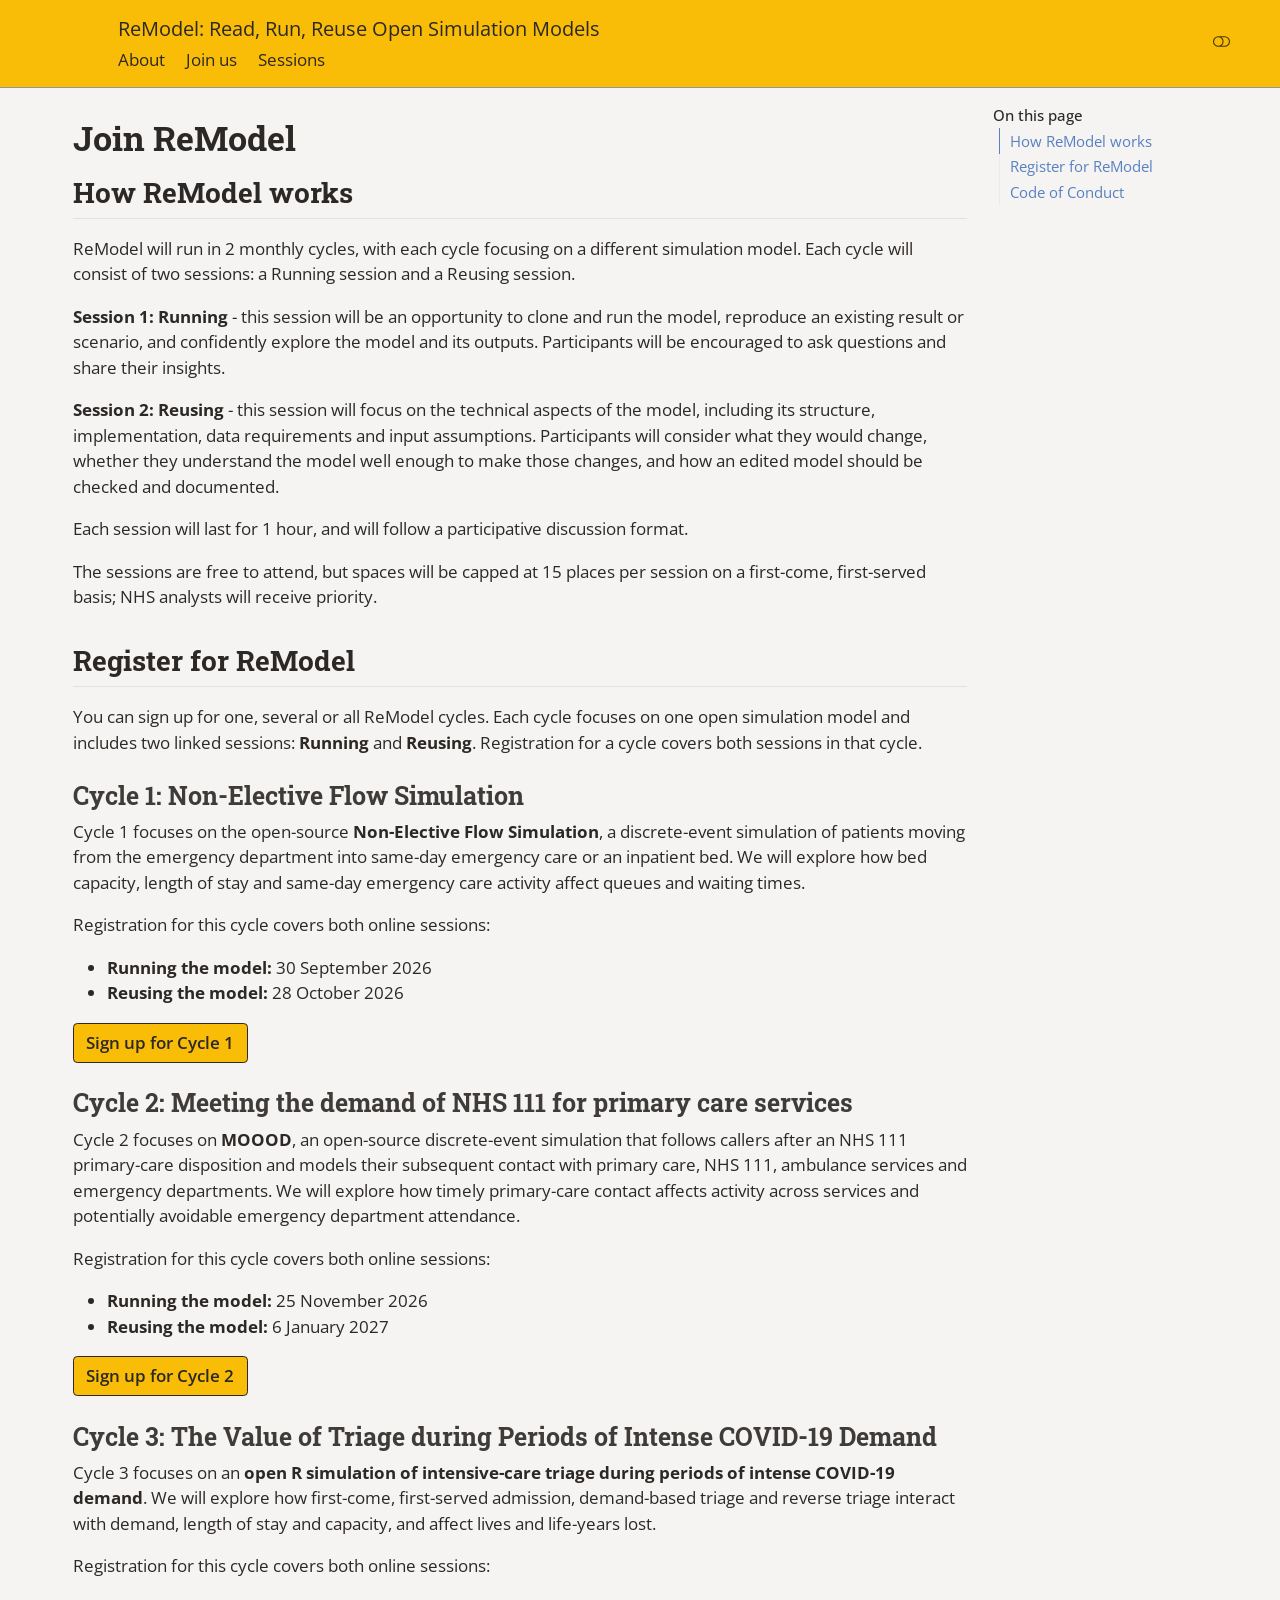
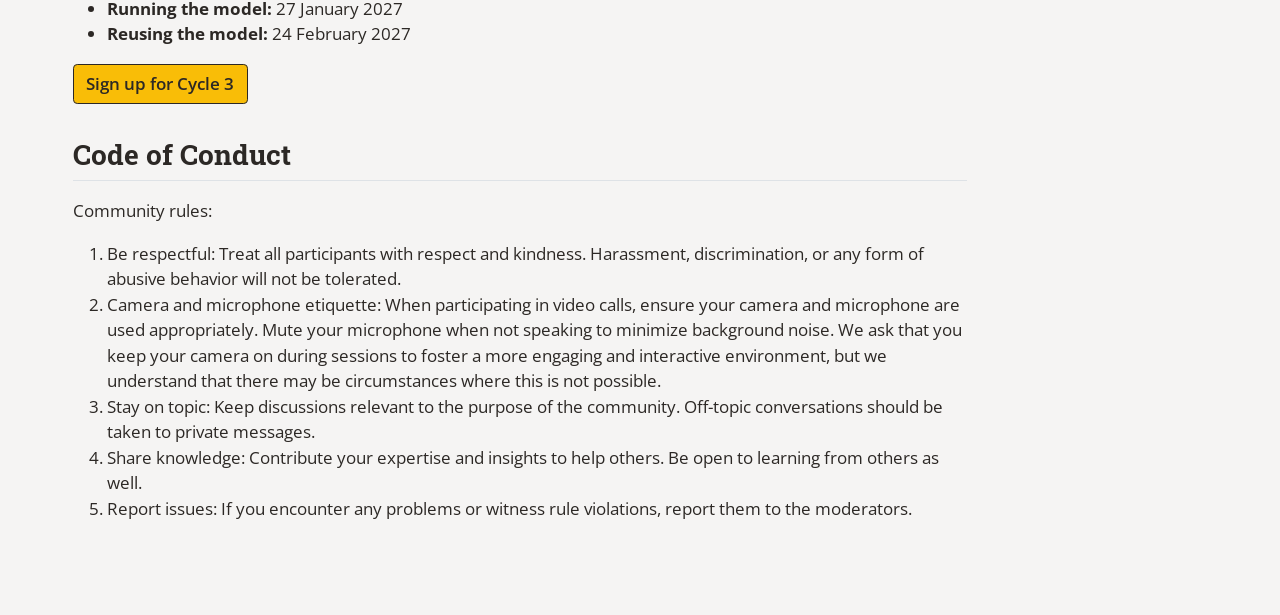
==== commit e405f2c7: "Deploying to gh-pages from @ The-Strategy-Unit/ReModel-docs@acd86abc332dc8b8260add1c9db22b380571677c" ====
--- a/join-us/index.html
+++ b/join-us/index.html
@@ -2,7 +2,7 @@
 <html xmlns="http://www.w3.org/1999/xhtml" lang="en" xml:lang="en"><head>
 
 <meta charset="utf-8">
-<meta name="generator" content="quarto-1.9.38">
+<meta name="generator" content="quarto-1.10.18">
 
 <meta name="viewport" content="width=device-width, initial-scale=1.0, user-scalable=yes">
 
@@ -12,10 +12,13 @@
 /* Default styles provided by pandoc.
 ** See https://pandoc.org/MANUAL.html#variables-for-html for config info.
 */
-code{white-space: pre-wrap;}
 span.smallcaps{font-variant: small-caps;}
-div.columns{display: flex; gap: min(4vw, 1.5em);}
-div.column{flex: auto; overflow-x: auto;}
+div.columns{display: flex; gap: 1.5em;}
+div.column{flex: auto;}
+@media screen {
+div.columns{gap: min(4vw, 1.5em);}
+div.column{overflow-x: auto;}
+}
 div.hanging-indent{margin-left: 1.5em; text-indent: -1.5em;}
 ul.task-list{list-style: none;}
 ul.task-list li input[type="checkbox"] {
@@ -40,14 +43,14 @@
 <script src="../site_libs/quarto-html/tippy.umd.min.js"></script>
 <script src="../site_libs/quarto-html/anchor.min.js"></script>
 <link href="../site_libs/quarto-html/tippy.css" rel="stylesheet">
-<link href="../site_libs/quarto-html/quarto-syntax-highlighting-15634bcf2e68342d4ad2dfa704d543f6.css" rel="stylesheet" class="quarto-color-scheme" id="quarto-text-highlighting-styles">
-<link href="../site_libs/quarto-html/quarto-syntax-highlighting-dark-0a6b7249c26820e032cb0bd839ff02b1.css" rel="stylesheet" class="quarto-color-scheme quarto-color-alternate" id="quarto-text-highlighting-styles">
-<link href="../site_libs/quarto-html/quarto-syntax-highlighting-15634bcf2e68342d4ad2dfa704d543f6.css" rel="stylesheet" class="quarto-color-scheme-extra" id="quarto-text-highlighting-styles">
+<link href="../site_libs/quarto-html/quarto-syntax-highlighting-64a204ab8560d761af7679ceaba22944.css" rel="stylesheet" class="quarto-color-scheme" id="quarto-text-highlighting-styles">
+<link href="../site_libs/quarto-html/quarto-syntax-highlighting-dark-b85bc7c33db8c58e0ec93c3465666fed.css" rel="stylesheet" class="quarto-color-scheme quarto-color-alternate" id="quarto-text-highlighting-styles">
+<link href="../site_libs/quarto-html/quarto-syntax-highlighting-64a204ab8560d761af7679ceaba22944.css" rel="stylesheet" class="quarto-color-scheme-extra" id="quarto-text-highlighting-styles">
 <script src="../site_libs/bootstrap/bootstrap.min.js"></script>
 <link href="../site_libs/bootstrap/bootstrap-icons.css" rel="stylesheet">
-<link href="../site_libs/bootstrap/bootstrap-93b77a0fa887f0ac426e36b668c902ff.min.css" rel="stylesheet" append-hash="true" class="quarto-color-scheme" id="quarto-bootstrap" data-mode="light">
-<link href="../site_libs/bootstrap/bootstrap-dark-64b58655d476df297cdd43208ce61722.min.css" rel="stylesheet" append-hash="true" class="quarto-color-scheme quarto-color-alternate" id="quarto-bootstrap" data-mode="light">
-<link href="../site_libs/bootstrap/bootstrap-93b77a0fa887f0ac426e36b668c902ff.min.css" rel="stylesheet" append-hash="true" class="quarto-color-scheme-extra" id="quarto-bootstrap" data-mode="light">
+<link href="../site_libs/bootstrap/bootstrap-c5a22b927809c195e1aafd5bd81c9f5a.min.css" rel="stylesheet" append-hash="true" class="quarto-color-scheme" id="quarto-bootstrap" data-mode="light">
+<link href="../site_libs/bootstrap/bootstrap-dark-5dc53808ec0da6994131578300b5d74d.min.css" rel="stylesheet" append-hash="true" class="quarto-color-scheme quarto-color-alternate" id="quarto-bootstrap" data-mode="dark">
+<link href="../site_libs/bootstrap/bootstrap-c5a22b927809c195e1aafd5bd81c9f5a.min.css" rel="stylesheet" append-hash="true" class="quarto-color-scheme-extra" id="quarto-bootstrap" data-mode="light">
 <script id="quarto-search-options" type="application/json">{
   "location": "navbar",
   "copy-button": false,
@@ -350,21 +353,25 @@
 <p><strong>Session 1: Running</strong> - this session will be an opportunity to clone and run the model, reproduce an existing result or scenario, and confidently explore the model and its outputs. Participants will be encouraged to ask questions and share their insights.</p>
 <p><strong>Session 2: Reusing</strong> - this session will focus on the technical aspects of the model, including its structure, implementation, data requirements and input assumptions. Participants will consider what they would change, whether they understand the model well enough to make those changes, and how an edited model should be checked and documented.</p>
 <p>Each session will last for 1 hour, and will follow a participative discussion format.</p>
-<p><strong>Cost:</strong> All sessions are free for NHS participants.</p>
+<p>The sessions are free to attend, but spaces will be capped at 15 places per session on a first-come, first-served basis; NHS analysts will receive priority.</p>
 </section>
 <section id="register-for-remodel" class="level2">
 <h2 class="anchored" data-anchor-id="register-for-remodel">Register for ReModel</h2>
 <p>You can sign up for one, several or all ReModel cycles. Each cycle focuses on one open simulation model and includes two linked sessions: <strong>Running</strong> and <strong>Reusing</strong>. Registration for a cycle covers both sessions in that cycle.</p>
 <section id="cycle-1-non-elective-flow-simulation" class="level3">
 <h3 class="anchored" data-anchor-id="cycle-1-non-elective-flow-simulation">Cycle 1: Non-Elective Flow Simulation</h3>
+<p>Cycle 1 focuses on the open-source <strong>Non-Elective Flow Simulation</strong>, a discrete-event simulation of patients moving from the emergency department into same-day emergency care or an inpatient bed. We will explore how bed capacity, length of stay and same-day emergency care activity affect queues and waiting times.</p>
+<p>Registration for this cycle covers both online sessions:</p>
 <ul>
 <li><strong>Running the model:</strong> 30 September 2026</li>
 <li><strong>Reusing the model:</strong> 28 October 2026</li>
 </ul>
-<p><a href="https://forms.office.com/e/CBAmq3fkUg" class="btn btn-primary" target="_blank">Sign up for Cycle 1</a></p>
+<p><a href="https://forms.cloud.microsoft/e/CBAmq3fkUg" class="btn btn-primary" target="_blank">Sign up for Cycle 1</a></p>
 </section>
 <section id="cycle-2-meeting-the-demand-of-nhs-111-for-primary-care-services" class="level3">
 <h3 class="anchored" data-anchor-id="cycle-2-meeting-the-demand-of-nhs-111-for-primary-care-services">Cycle 2: Meeting the demand of NHS 111 for primary care services</h3>
+<p>Cycle 2 focuses on <strong>MOOOD</strong>, an open-source discrete-event simulation that follows callers after an NHS 111 primary-care disposition and models their subsequent contact with primary care, NHS 111, ambulance services and emergency departments. We will explore how timely primary-care contact affects activity across services and potentially avoidable emergency department attendance.</p>
+<p>Registration for this cycle covers both online sessions:</p>
 <ul>
 <li><strong>Running the model:</strong> 25 November 2026</li>
 <li><strong>Reusing the model:</strong> 6 January 2027</li>
@@ -373,6 +380,8 @@
 </section>
 <section id="cycle-3-the-value-of-triage-during-periods-of-intense-covid-19-demand" class="level3">
 <h3 class="anchored" data-anchor-id="cycle-3-the-value-of-triage-during-periods-of-intense-covid-19-demand">Cycle 3: The Value of Triage during Periods of Intense COVID-19 Demand</h3>
+<p>Cycle 3 focuses on an <strong>open R simulation of intensive-care triage during periods of intense COVID-19 demand</strong>. We will explore how first-come, first-served admission, demand-based triage and reverse triage interact with demand, length of stay and capacity, and affect lives and life-years lost.</p>
+<p>Registration for this cycle covers both online sessions:</p>
 <ul>
 <li><strong>Running the model:</strong> 27 January 2027</li>
 <li><strong>Reusing the model:</strong> 24 February 2027</li>
--- a/site_libs/quarto-html/quarto-syntax-highlighting-64a204ab8560d761af7679ceaba22944.css
+++ b/site_libs/quarto-html/quarto-syntax-highlighting-64a204ab8560d761af7679ceaba22944.css
@@ -0,0 +1,236 @@
+/* quarto syntax highlight colors */
+:root {
+  --quarto-hl-ot-color: #003B4F;
+  --quarto-hl-at-color: #657422;
+  --quarto-hl-ss-color: #20794D;
+  --quarto-hl-an-color: #5E5E5E;
+  --quarto-hl-fu-color: #4758AB;
+  --quarto-hl-st-color: #20794D;
+  --quarto-hl-cf-color: #003B4F;
+  --quarto-hl-op-color: #5E5E5E;
+  --quarto-hl-er-color: #AD0000;
+  --quarto-hl-bn-color: #AD0000;
+  --quarto-hl-al-color: #AD0000;
+  --quarto-hl-va-color: #111111;
+  --quarto-hl-bu-color: inherit;
+  --quarto-hl-ex-color: inherit;
+  --quarto-hl-pp-color: #AD0000;
+  --quarto-hl-in-color: #5E5E5E;
+  --quarto-hl-vs-color: #20794D;
+  --quarto-hl-wa-color: #5E5E5E;
+  --quarto-hl-do-color: #5E5E5E;
+  --quarto-hl-im-color: #00769E;
+  --quarto-hl-ch-color: #20794D;
+  --quarto-hl-dt-color: #AD0000;
+  --quarto-hl-fl-color: #AD0000;
+  --quarto-hl-co-color: #5E5E5E;
+  --quarto-hl-cv-color: #5E5E5E;
+  --quarto-hl-cn-color: #8f5902;
+  --quarto-hl-sc-color: #5E5E5E;
+  --quarto-hl-dv-color: #AD0000;
+  --quarto-hl-kw-color: #003B4F;
+}
+
+/* other quarto variables */
+:root {
+  --quarto-font-monospace: SFMono-Regular, Menlo, Monaco, Consolas, "Liberation Mono", "Courier New", monospace;
+}
+
+/* syntax highlight based on Pandoc's rules */
+pre > code.sourceCode > span {
+  color: #003B4F;
+}
+
+code.sourceCode > span {
+  color: #003B4F;
+}
+
+div.sourceCode,
+div.sourceCode pre.sourceCode {
+  color: #003B4F;
+}
+
+/* Normal */
+code span {
+  color: #003B4F;
+}
+
+/* Alert */
+code span.al {
+  color: #AD0000;
+  font-style: inherit;
+}
+
+/* Annotation */
+code span.an {
+  color: #5E5E5E;
+  font-style: inherit;
+}
+
+/* Attribute */
+code span.at {
+  color: #657422;
+  font-style: inherit;
+}
+
+/* BaseN */
+code span.bn {
+  color: #AD0000;
+  font-style: inherit;
+}
+
+/* BuiltIn */
+code span.bu {
+  font-style: inherit;
+}
+
+/* ControlFlow */
+code span.cf {
+  color: #003B4F;
+  font-weight: bold;
+  font-style: inherit;
+}
+
+/* Char */
+code span.ch {
+  color: #20794D;
+  font-style: inherit;
+}
+
+/* Constant */
+code span.cn {
+  color: #8f5902;
+  font-style: inherit;
+}
+
+/* Comment */
+code span.co {
+  color: #5E5E5E;
+  font-style: inherit;
+}
+
+/* CommentVar */
+code span.cv {
+  color: #5E5E5E;
+  font-style: italic;
+}
+
+/* Documentation */
+code span.do {
+  color: #5E5E5E;
+  font-style: italic;
+}
+
+/* DataType */
+code span.dt {
+  color: #AD0000;
+  font-style: inherit;
+}
+
+/* DecVal */
+code span.dv {
+  color: #AD0000;
+  font-style: inherit;
+}
+
+/* Error */
+code span.er {
+  color: #AD0000;
+  font-style: inherit;
+}
+
+/* Extension */
+code span.ex {
+  font-style: inherit;
+}
+
+/* Float */
+code span.fl {
+  color: #AD0000;
+  font-style: inherit;
+}
+
+/* Function */
+code span.fu {
+  color: #4758AB;
+  font-style: inherit;
+}
+
+/* Import */
+code span.im {
+  color: #00769E;
+  font-style: inherit;
+}
+
+/* Information */
+code span.in {
+  color: #5E5E5E;
+  font-style: inherit;
+}
+
+/* Keyword */
+code span.kw {
+  color: #003B4F;
+  font-weight: bold;
+  font-style: inherit;
+}
+
+/* Operator */
+code span.op {
+  color: #5E5E5E;
+  font-style: inherit;
+}
+
+/* Other */
+code span.ot {
+  color: #003B4F;
+  font-style: inherit;
+}
+
+/* Preprocessor */
+code span.pp {
+  color: #AD0000;
+  font-style: inherit;
+}
+
+/* SpecialChar */
+code span.sc {
+  color: #5E5E5E;
+  font-style: inherit;
+}
+
+/* SpecialString */
+code span.ss {
+  color: #20794D;
+  font-style: inherit;
+}
+
+/* String */
+code span.st {
+  color: #20794D;
+  font-style: inherit;
+}
+
+/* Variable */
+code span.va {
+  color: #111111;
+  font-style: inherit;
+}
+
+/* VerbatimString */
+code span.vs {
+  color: #20794D;
+  font-style: inherit;
+}
+
+/* Warning */
+code span.wa {
+  color: #5E5E5E;
+  font-style: italic;
+}
+
+.prevent-inlining {
+  content: "</";
+}
+
+/*# sourceMappingURL=9d8d5bb603a83b8298b89080a598c93b.css.map */
--- a/site_libs/quarto-html/quarto-syntax-highlighting-dark-b85bc7c33db8c58e0ec93c3465666fed.css
+++ b/site_libs/quarto-html/quarto-syntax-highlighting-dark-b85bc7c33db8c58e0ec93c3465666fed.css
@@ -0,0 +1,219 @@
+/* quarto syntax highlight colors */
+:root {
+  --quarto-hl-al-color: #f07178;
+  --quarto-hl-an-color: #d4d0ab;
+  --quarto-hl-at-color: #00e0e0;
+  --quarto-hl-bn-color: #d4d0ab;
+  --quarto-hl-bu-color: #abe338;
+  --quarto-hl-ch-color: #abe338;
+  --quarto-hl-co-color: #f8f8f2;
+  --quarto-hl-cv-color: #ffd700;
+  --quarto-hl-cn-color: #ffd700;
+  --quarto-hl-cf-color: #ffa07a;
+  --quarto-hl-dt-color: #ffa07a;
+  --quarto-hl-dv-color: #d4d0ab;
+  --quarto-hl-do-color: #f8f8f2;
+  --quarto-hl-er-color: #f07178;
+  --quarto-hl-ex-color: #00e0e0;
+  --quarto-hl-fl-color: #d4d0ab;
+  --quarto-hl-fu-color: #ffa07a;
+  --quarto-hl-im-color: #abe338;
+  --quarto-hl-in-color: #d4d0ab;
+  --quarto-hl-kw-color: #ffa07a;
+  --quarto-hl-op-color: #ffa07a;
+  --quarto-hl-ot-color: #00e0e0;
+  --quarto-hl-pp-color: #dcc6e0;
+  --quarto-hl-re-color: #00e0e0;
+  --quarto-hl-sc-color: #abe338;
+  --quarto-hl-ss-color: #abe338;
+  --quarto-hl-st-color: #abe338;
+  --quarto-hl-va-color: #00e0e0;
+  --quarto-hl-vs-color: #abe338;
+  --quarto-hl-wa-color: #dcc6e0;
+}
+
+/* other quarto variables */
+:root {
+  --quarto-font-monospace: SFMono-Regular, Menlo, Monaco, Consolas, "Liberation Mono", "Courier New", monospace;
+}
+
+/* syntax highlight based on Pandoc's rules */
+pre > code.sourceCode > span {
+  color: #f8f8f2;
+}
+
+code.sourceCode > span {
+  color: #f8f8f2;
+}
+
+div.sourceCode,
+div.sourceCode pre.sourceCode {
+  color: #f8f8f2;
+}
+
+/* Normal */
+code span {
+  color: #f8f8f2;
+}
+
+/* Alert */
+code span.al {
+  color: #f07178;
+}
+
+/* Annotation */
+code span.an {
+  color: #d4d0ab;
+}
+
+/* Attribute */
+code span.at {
+  color: #00e0e0;
+}
+
+/* BaseN */
+code span.bn {
+  color: #d4d0ab;
+}
+
+/* BuiltIn */
+code span.bu {
+  color: #abe338;
+}
+
+/* ControlFlow */
+code span.cf {
+  font-weight: bold;
+  color: #ffa07a;
+}
+
+/* Char */
+code span.ch {
+  color: #abe338;
+}
+
+/* Constant */
+code span.cn {
+  color: #ffd700;
+}
+
+/* Comment */
+code span.co {
+  font-style: italic;
+  color: #f8f8f2;
+}
+
+/* CommentVar */
+code span.cv {
+  color: #ffd700;
+}
+
+/* Documentation */
+code span.do {
+  color: #f8f8f2;
+}
+
+/* DataType */
+code span.dt {
+  color: #ffa07a;
+}
+
+/* DecVal */
+code span.dv {
+  color: #d4d0ab;
+}
+
+/* Error */
+code span.er {
+  color: #f07178;
+  text-decoration: underline;
+}
+
+/* Extension */
+code span.ex {
+  font-weight: bold;
+  color: #00e0e0;
+}
+
+/* Float */
+code span.fl {
+  color: #d4d0ab;
+}
+
+/* Function */
+code span.fu {
+  color: #ffa07a;
+}
+
+/* Import */
+code span.im {
+  color: #abe338;
+}
+
+/* Information */
+code span.in {
+  color: #d4d0ab;
+}
+
+/* Keyword */
+code span.kw {
+  font-weight: bold;
+  color: #ffa07a;
+}
+
+/* Operator */
+code span.op {
+  color: #ffa07a;
+}
+
+/* Other */
+code span.ot {
+  color: #00e0e0;
+}
+
+/* Preprocessor */
+code span.pp {
+  color: #dcc6e0;
+}
+
+/* RegionMarker */
+code span.re {
+  background-color: #f8f8f2;
+  color: #00e0e0;
+}
+
+/* SpecialChar */
+code span.sc {
+  color: #abe338;
+}
+
+/* SpecialString */
+code span.ss {
+  color: #abe338;
+}
+
+/* String */
+code span.st {
+  color: #abe338;
+}
+
+/* Variable */
+code span.va {
+  color: #00e0e0;
+}
+
+/* VerbatimString */
+code span.vs {
+  color: #abe338;
+}
+
+/* Warning */
+code span.wa {
+  color: #dcc6e0;
+}
+
+.prevent-inlining {
+  content: "</";
+}
+
+/*# sourceMappingURL=4ed8f1090dec6531da29ab00902aa718.css.map */
--- a/site_libs/quarto-html/quarto-syntax-highlighting-64a204ab8560d761af7679ceaba22944.css
+++ b/site_libs/quarto-html/quarto-syntax-highlighting-64a204ab8560d761af7679ceaba22944.css
@@ -0,0 +1,236 @@
+/* quarto syntax highlight colors */
+:root {
+  --quarto-hl-ot-color: #003B4F;
+  --quarto-hl-at-color: #657422;
+  --quarto-hl-ss-color: #20794D;
+  --quarto-hl-an-color: #5E5E5E;
+  --quarto-hl-fu-color: #4758AB;
+  --quarto-hl-st-color: #20794D;
+  --quarto-hl-cf-color: #003B4F;
+  --quarto-hl-op-color: #5E5E5E;
+  --quarto-hl-er-color: #AD0000;
+  --quarto-hl-bn-color: #AD0000;
+  --quarto-hl-al-color: #AD0000;
+  --quarto-hl-va-color: #111111;
+  --quarto-hl-bu-color: inherit;
+  --quarto-hl-ex-color: inherit;
+  --quarto-hl-pp-color: #AD0000;
+  --quarto-hl-in-color: #5E5E5E;
+  --quarto-hl-vs-color: #20794D;
+  --quarto-hl-wa-color: #5E5E5E;
+  --quarto-hl-do-color: #5E5E5E;
+  --quarto-hl-im-color: #00769E;
+  --quarto-hl-ch-color: #20794D;
+  --quarto-hl-dt-color: #AD0000;
+  --quarto-hl-fl-color: #AD0000;
+  --quarto-hl-co-color: #5E5E5E;
+  --quarto-hl-cv-color: #5E5E5E;
+  --quarto-hl-cn-color: #8f5902;
+  --quarto-hl-sc-color: #5E5E5E;
+  --quarto-hl-dv-color: #AD0000;
+  --quarto-hl-kw-color: #003B4F;
+}
+
+/* other quarto variables */
+:root {
+  --quarto-font-monospace: SFMono-Regular, Menlo, Monaco, Consolas, "Liberation Mono", "Courier New", monospace;
+}
+
+/* syntax highlight based on Pandoc's rules */
+pre > code.sourceCode > span {
+  color: #003B4F;
+}
+
+code.sourceCode > span {
+  color: #003B4F;
+}
+
+div.sourceCode,
+div.sourceCode pre.sourceCode {
+  color: #003B4F;
+}
+
+/* Normal */
+code span {
+  color: #003B4F;
+}
+
+/* Alert */
+code span.al {
+  color: #AD0000;
+  font-style: inherit;
+}
+
+/* Annotation */
+code span.an {
+  color: #5E5E5E;
+  font-style: inherit;
+}
+
+/* Attribute */
+code span.at {
+  color: #657422;
+  font-style: inherit;
+}
+
+/* BaseN */
+code span.bn {
+  color: #AD0000;
+  font-style: inherit;
+}
+
+/* BuiltIn */
+code span.bu {
+  font-style: inherit;
+}
+
+/* ControlFlow */
+code span.cf {
+  color: #003B4F;
+  font-weight: bold;
+  font-style: inherit;
+}
+
+/* Char */
+code span.ch {
+  color: #20794D;
+  font-style: inherit;
+}
+
+/* Constant */
+code span.cn {
+  color: #8f5902;
+  font-style: inherit;
+}
+
+/* Comment */
+code span.co {
+  color: #5E5E5E;
+  font-style: inherit;
+}
+
+/* CommentVar */
+code span.cv {
+  color: #5E5E5E;
+  font-style: italic;
+}
+
+/* Documentation */
+code span.do {
+  color: #5E5E5E;
+  font-style: italic;
+}
+
+/* DataType */
+code span.dt {
+  color: #AD0000;
+  font-style: inherit;
+}
+
+/* DecVal */
+code span.dv {
+  color: #AD0000;
+  font-style: inherit;
+}
+
+/* Error */
+code span.er {
+  color: #AD0000;
+  font-style: inherit;
+}
+
+/* Extension */
+code span.ex {
+  font-style: inherit;
+}
+
+/* Float */
+code span.fl {
+  color: #AD0000;
+  font-style: inherit;
+}
+
+/* Function */
+code span.fu {
+  color: #4758AB;
+  font-style: inherit;
+}
+
+/* Import */
+code span.im {
+  color: #00769E;
+  font-style: inherit;
+}
+
+/* Information */
+code span.in {
+  color: #5E5E5E;
+  font-style: inherit;
+}
+
+/* Keyword */
+code span.kw {
+  color: #003B4F;
+  font-weight: bold;
+  font-style: inherit;
+}
+
+/* Operator */
+code span.op {
+  color: #5E5E5E;
+  font-style: inherit;
+}
+
+/* Other */
+code span.ot {
+  color: #003B4F;
+  font-style: inherit;
+}
+
+/* Preprocessor */
+code span.pp {
+  color: #AD0000;
+  font-style: inherit;
+}
+
+/* SpecialChar */
+code span.sc {
+  color: #5E5E5E;
+  font-style: inherit;
+}
+
+/* SpecialString */
+code span.ss {
+  color: #20794D;
+  font-style: inherit;
+}
+
+/* String */
+code span.st {
+  color: #20794D;
+  font-style: inherit;
+}
+
+/* Variable */
+code span.va {
+  color: #111111;
+  font-style: inherit;
+}
+
+/* VerbatimString */
+code span.vs {
+  color: #20794D;
+  font-style: inherit;
+}
+
+/* Warning */
+code span.wa {
+  color: #5E5E5E;
+  font-style: italic;
+}
+
+.prevent-inlining {
+  content: "</";
+}
+
+/*# sourceMappingURL=9d8d5bb603a83b8298b89080a598c93b.css.map */
--- a/_listing.css
+++ b/_listing.css
@@ -1,27 +1,43 @@
 /* Give session summaries most of each listing row on wider screens. */
-.quarto-listing.quarto-listing-container-default .listing-title,
-.quarto-listing.quarto-listing-container-default .listing-title a {
+.quarto-listing .listing-title,
+.quarto-listing .listing-title a {
   font-family: "Roboto Slab", "Open Sans", Arial, sans-serif;
   font-weight: 700;
 }
 
+.quarto-listing .quarto-post:has(> .session-cycle-heading) {
+  flex-wrap: wrap;
+}
+
+.quarto-listing .session-cycle-heading {
+  order: -1;
+  flex: 0 0 100%;
+  margin: 0.75rem 0 1.25rem;
+  padding: 0.6rem 0.85rem;
+  border-left: 0.4rem solid var(--color-primary);
+  border-bottom: 1px solid var(--color-secondary);
+  background-color: rgba(249, 189, 7, 0.12);
+  color: var(--color-foreground);
+  font-size: clamp(1.25rem, 1.8vw, 1.55rem);
+}
+
 @media (min-width: 768px) {
-  .quarto-listing.quarto-listing-container-default .quarto-listing-default .quarto-post > .metadata {
+  .quarto-listing .quarto-listing-default .quarto-post > .metadata {
     flex: 0 1 15%;
   }
 
-  .quarto-listing.quarto-listing-container-default .quarto-listing-default .quarto-post > .body {
+  .quarto-listing .quarto-listing-default .quarto-post > .body {
     flex: 1 1 75%;
   }
 }
 
 @media (min-width: 992px) {
-  #quarto-content:has(.quarto-listing-container-default) > main.content {
+  #quarto-content:has(.quarto-listing) > main.content {
     grid-column: page-start / page-end;
     padding-right: 6.75rem;
   }
 
-  #quarto-content:has(.quarto-listing-container-default) > #quarto-margin-sidebar {
+  #quarto-content:has(.quarto-listing) > #quarto-margin-sidebar {
     justify-self: end;
     width: 5.75rem;
   }
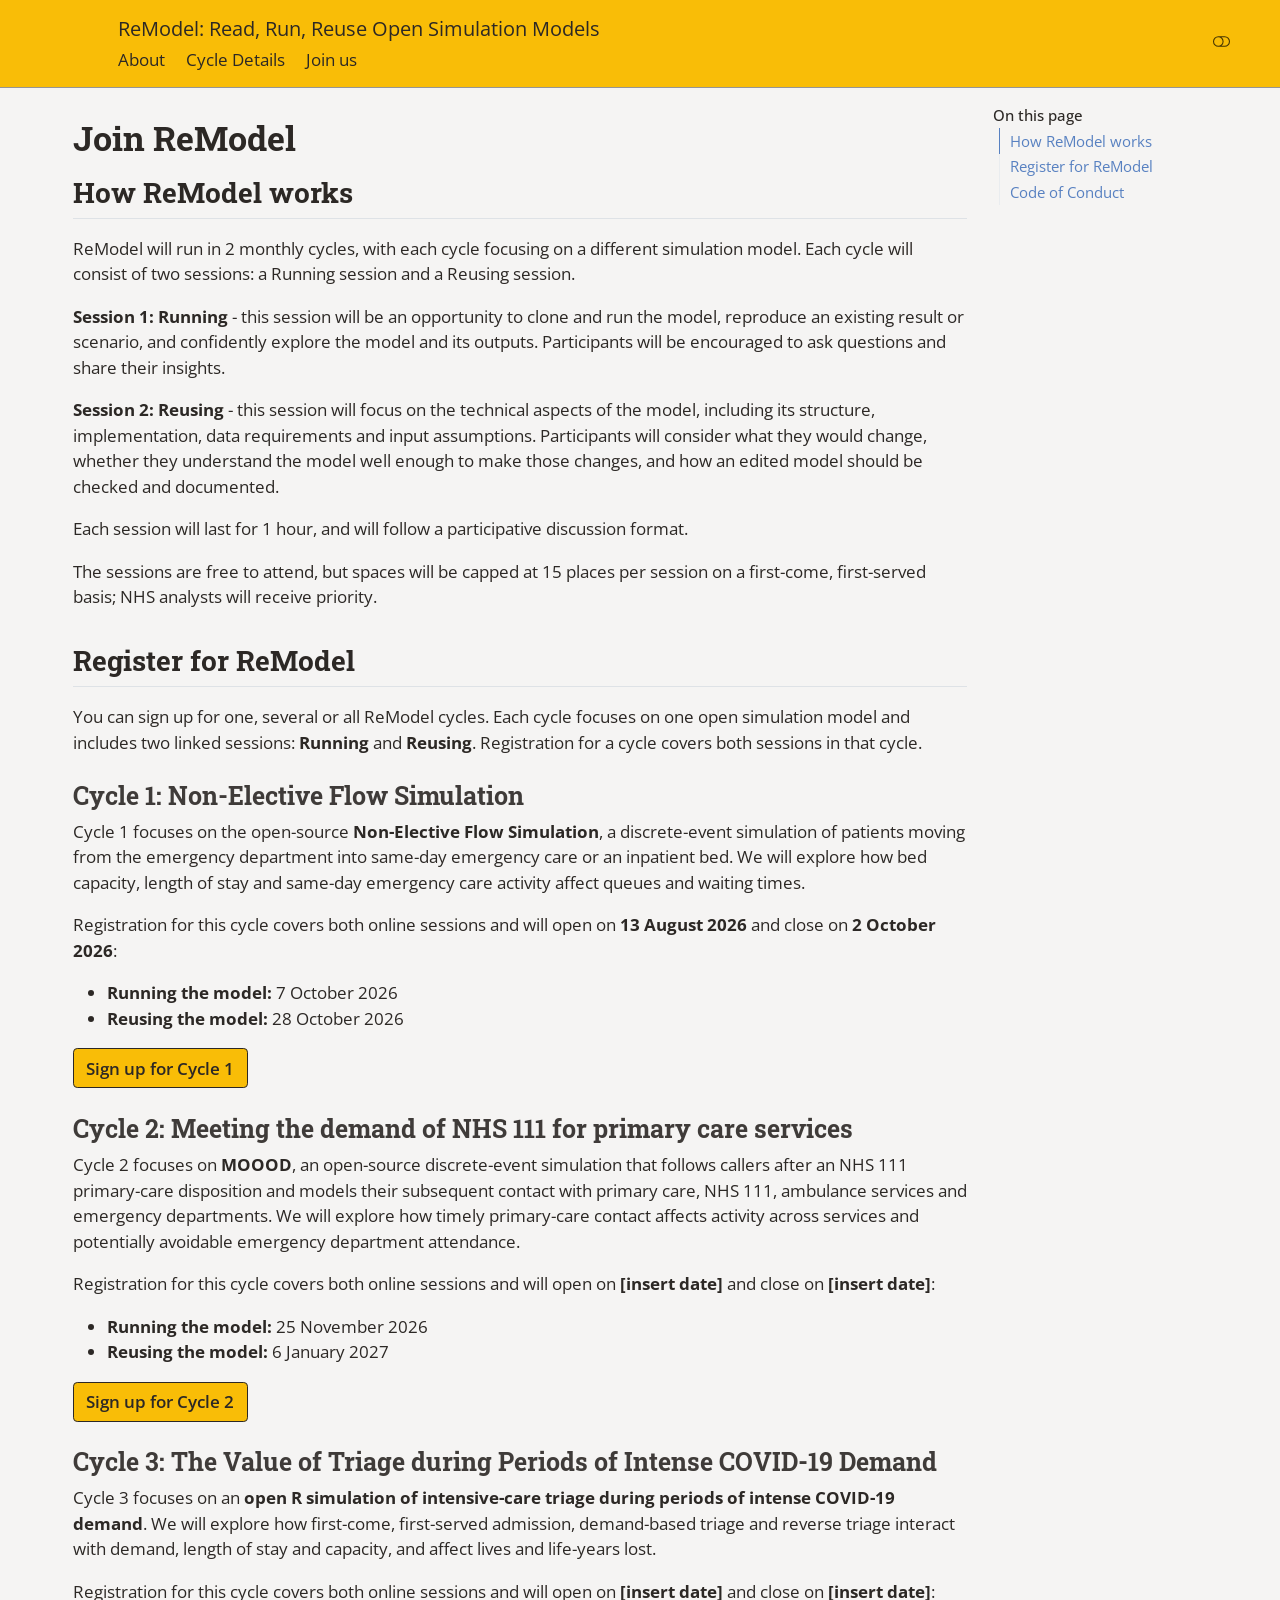
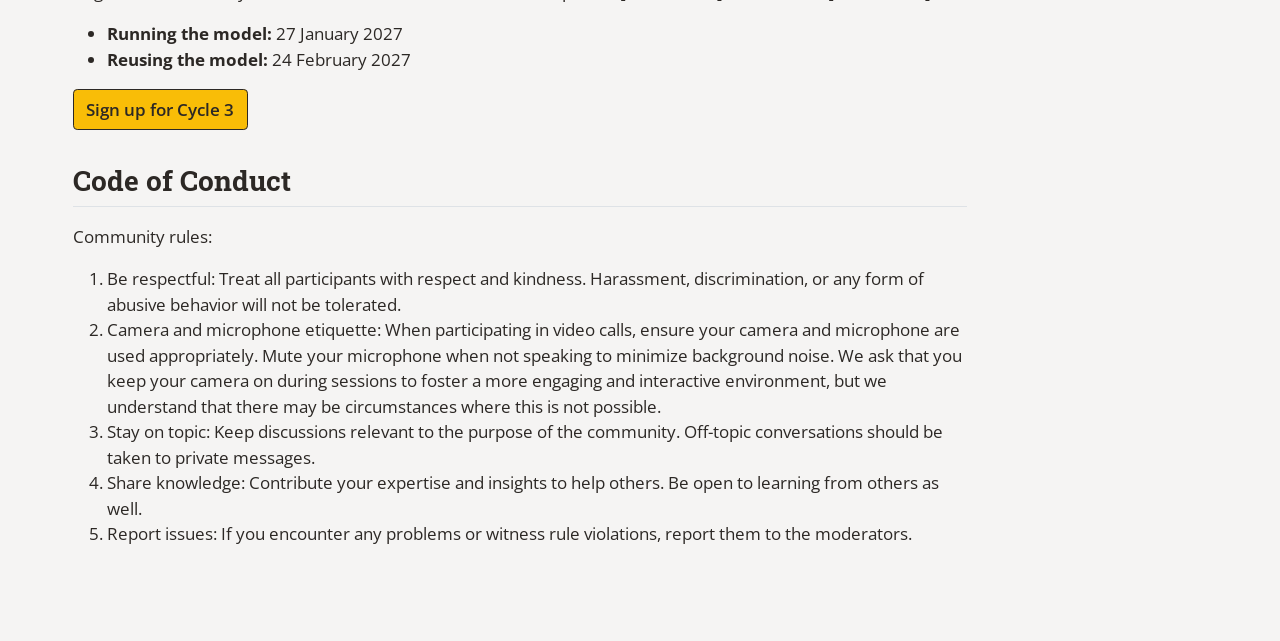
==== commit b40ec68f: "Deploying to gh-pages from @ The-Strategy-Unit/ReModel-docs@2aef34c0886241b8d3b508294127975cb3286917" ====
--- a/join-us/index.html
+++ b/join-us/index.html
@@ -268,16 +268,16 @@
           <div class="collapse navbar-collapse" id="navbarCollapse">
             <ul class="navbar-nav navbar-nav-scroll me-auto">
   <li class="nav-item">
-    <a class="nav-link" href="../about.html"> 
+    <a class="nav-link" href="../index.html"> 
 <span class="menu-text">About</span></a>
+  </li>  
+  <li class="nav-item">
+    <a class="nav-link" href="../sessions/index.html"> 
+<span class="menu-text">Cycle Details</span></a>
   </li>  
   <li class="nav-item">
     <a class="nav-link active" href="../join-us/index.html" aria-current="page"> 
 <span class="menu-text">Join us</span></a>
-  </li>  
-  <li class="nav-item">
-    <a class="nav-link" href="../sessions/index.html"> 
-<span class="menu-text">Sessions</span></a>
   </li>  
 </ul>
             <ul class="navbar-nav navbar-nav-scroll ms-auto">
@@ -361,9 +361,9 @@
 <section id="cycle-1-non-elective-flow-simulation" class="level3">
 <h3 class="anchored" data-anchor-id="cycle-1-non-elective-flow-simulation">Cycle 1: Non-Elective Flow Simulation</h3>
 <p>Cycle 1 focuses on the open-source <strong>Non-Elective Flow Simulation</strong>, a discrete-event simulation of patients moving from the emergency department into same-day emergency care or an inpatient bed. We will explore how bed capacity, length of stay and same-day emergency care activity affect queues and waiting times.</p>
-<p>Registration for this cycle covers both online sessions:</p>
+<p>Registration for this cycle covers both online sessions and will open on <strong>13 August 2026</strong> and close on <strong>2 October 2026</strong>:</p>
 <ul>
-<li><strong>Running the model:</strong> 30 September 2026</li>
+<li><strong>Running the model:</strong> 7 October 2026</li>
 <li><strong>Reusing the model:</strong> 28 October 2026</li>
 </ul>
 <p><a href="https://forms.cloud.microsoft/e/CBAmq3fkUg" class="btn btn-primary" target="_blank">Sign up for Cycle 1</a></p>
@@ -371,7 +371,7 @@
 <section id="cycle-2-meeting-the-demand-of-nhs-111-for-primary-care-services" class="level3">
 <h3 class="anchored" data-anchor-id="cycle-2-meeting-the-demand-of-nhs-111-for-primary-care-services">Cycle 2: Meeting the demand of NHS 111 for primary care services</h3>
 <p>Cycle 2 focuses on <strong>MOOOD</strong>, an open-source discrete-event simulation that follows callers after an NHS 111 primary-care disposition and models their subsequent contact with primary care, NHS 111, ambulance services and emergency departments. We will explore how timely primary-care contact affects activity across services and potentially avoidable emergency department attendance.</p>
-<p>Registration for this cycle covers both online sessions:</p>
+<p>Registration for this cycle covers both online sessions and will open on <strong>[insert date]</strong> and close on <strong>[insert date]</strong>:</p>
 <ul>
 <li><strong>Running the model:</strong> 25 November 2026</li>
 <li><strong>Reusing the model:</strong> 6 January 2027</li>
@@ -381,7 +381,7 @@
 <section id="cycle-3-the-value-of-triage-during-periods-of-intense-covid-19-demand" class="level3">
 <h3 class="anchored" data-anchor-id="cycle-3-the-value-of-triage-during-periods-of-intense-covid-19-demand">Cycle 3: The Value of Triage during Periods of Intense COVID-19 Demand</h3>
 <p>Cycle 3 focuses on an <strong>open R simulation of intensive-care triage during periods of intense COVID-19 demand</strong>. We will explore how first-come, first-served admission, demand-based triage and reverse triage interact with demand, length of stay and capacity, and affect lives and life-years lost.</p>
-<p>Registration for this cycle covers both online sessions:</p>
+<p>Registration for this cycle covers both online sessions and will open on <strong>[insert date]</strong> and close on <strong>[insert date]</strong>:</p>
 <ul>
 <li><strong>Running the model:</strong> 27 January 2027</li>
 <li><strong>Reusing the model:</strong> 24 February 2027</li>
--- a/_listing.css
+++ b/_listing.css
@@ -7,18 +7,31 @@
 
 .quarto-listing .quarto-post:has(> .session-cycle-heading) {
   flex-wrap: wrap;
+  column-gap: 2em;
+  row-gap: 0;
 }
 
 .quarto-listing .session-cycle-heading {
-  order: -1;
+  order: -2;
   flex: 0 0 100%;
-  margin: 0.75rem 0 1.25rem;
+  margin: 0.75rem 0 0;
   padding: 0.6rem 0.85rem;
   border-left: 0.4rem solid var(--color-primary);
   border-bottom: 1px solid var(--color-secondary);
   background-color: rgba(249, 189, 7, 0.12);
   color: var(--color-foreground);
   font-size: clamp(1.25rem, 1.8vw, 1.55rem);
+}
+
+.quarto-listing .session-cycle-description {
+  order: -1;
+  flex: 0 0 100%;
+  margin: 0.5rem 0 0.75rem;
+  padding: 0;
+}
+
+.quarto-listing .session-cycle-description p {
+  margin: 0;
 }
 
 @media (min-width: 768px) {
@@ -42,3 +55,70 @@
     width: 5.75rem;
   }
 }
+
+/* Place the session registration action beside the title metadata. */
+main.content:has(.session-join-action) {
+  position: relative;
+}
+
+.session-join-action {
+  position: absolute;
+  top: 4.875rem;
+  right: 1.5rem;
+  min-width: 9rem;
+  font-weight: 700;
+  text-align: center;
+}
+
+@media (max-width: 767.98px) {
+  .session-join-action {
+    position: static;
+    margin: 0 0 1.5rem;
+  }
+}
+
+.all-sessions-menu {
+  display: none;
+}
+
+.all-sessions-menu.all-sessions-menu-ready {
+  display: block;
+  position: static;
+  width: auto;
+  margin-top: 1rem;
+  padding-top: 0.75rem;
+  border-top: 1px solid var(--bs-border-color);
+  font-size: 0.9rem;
+}
+
+#TOC:has(> .all-sessions-menu) {
+  max-height: calc(100vh - 5rem);
+  overflow-y: auto;
+  padding-right: 0.35rem;
+  scrollbar-width: thin;
+}
+
+.all-sessions-title {
+  margin: 0 0 0.5rem;
+  color: var(--bs-body-color);
+  font-size: 1rem;
+  font-weight: 700;
+}
+
+.all-sessions-menu ul {
+  margin: 0;
+  padding-left: 0;
+  list-style: none;
+}
+
+.all-sessions-menu li {
+  margin-bottom: 0.55rem;
+  line-height: 1.3;
+}
+
+.all-sessions-menu a,
+.all-sessions-menu a:hover,
+.all-sessions-menu a:focus {
+  color: var(--bs-link-color);
+  text-decoration: none;
+}
